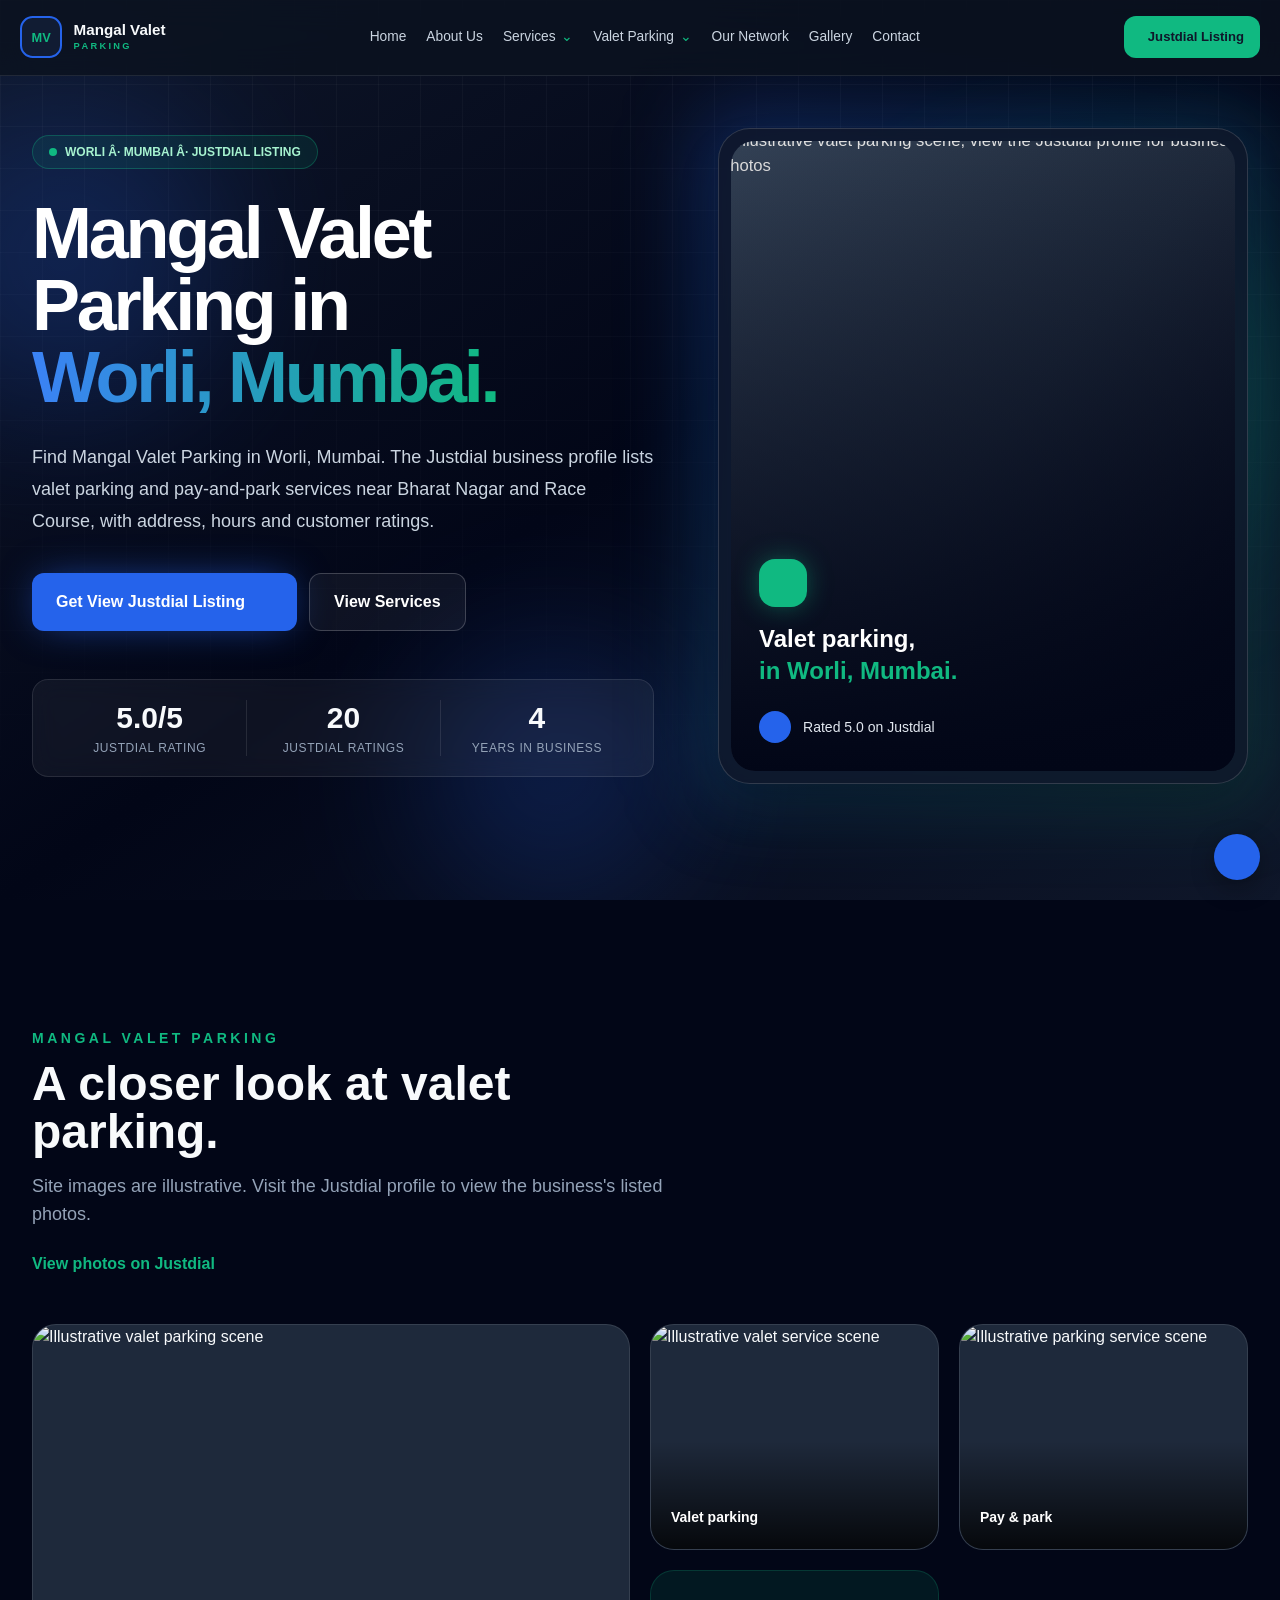
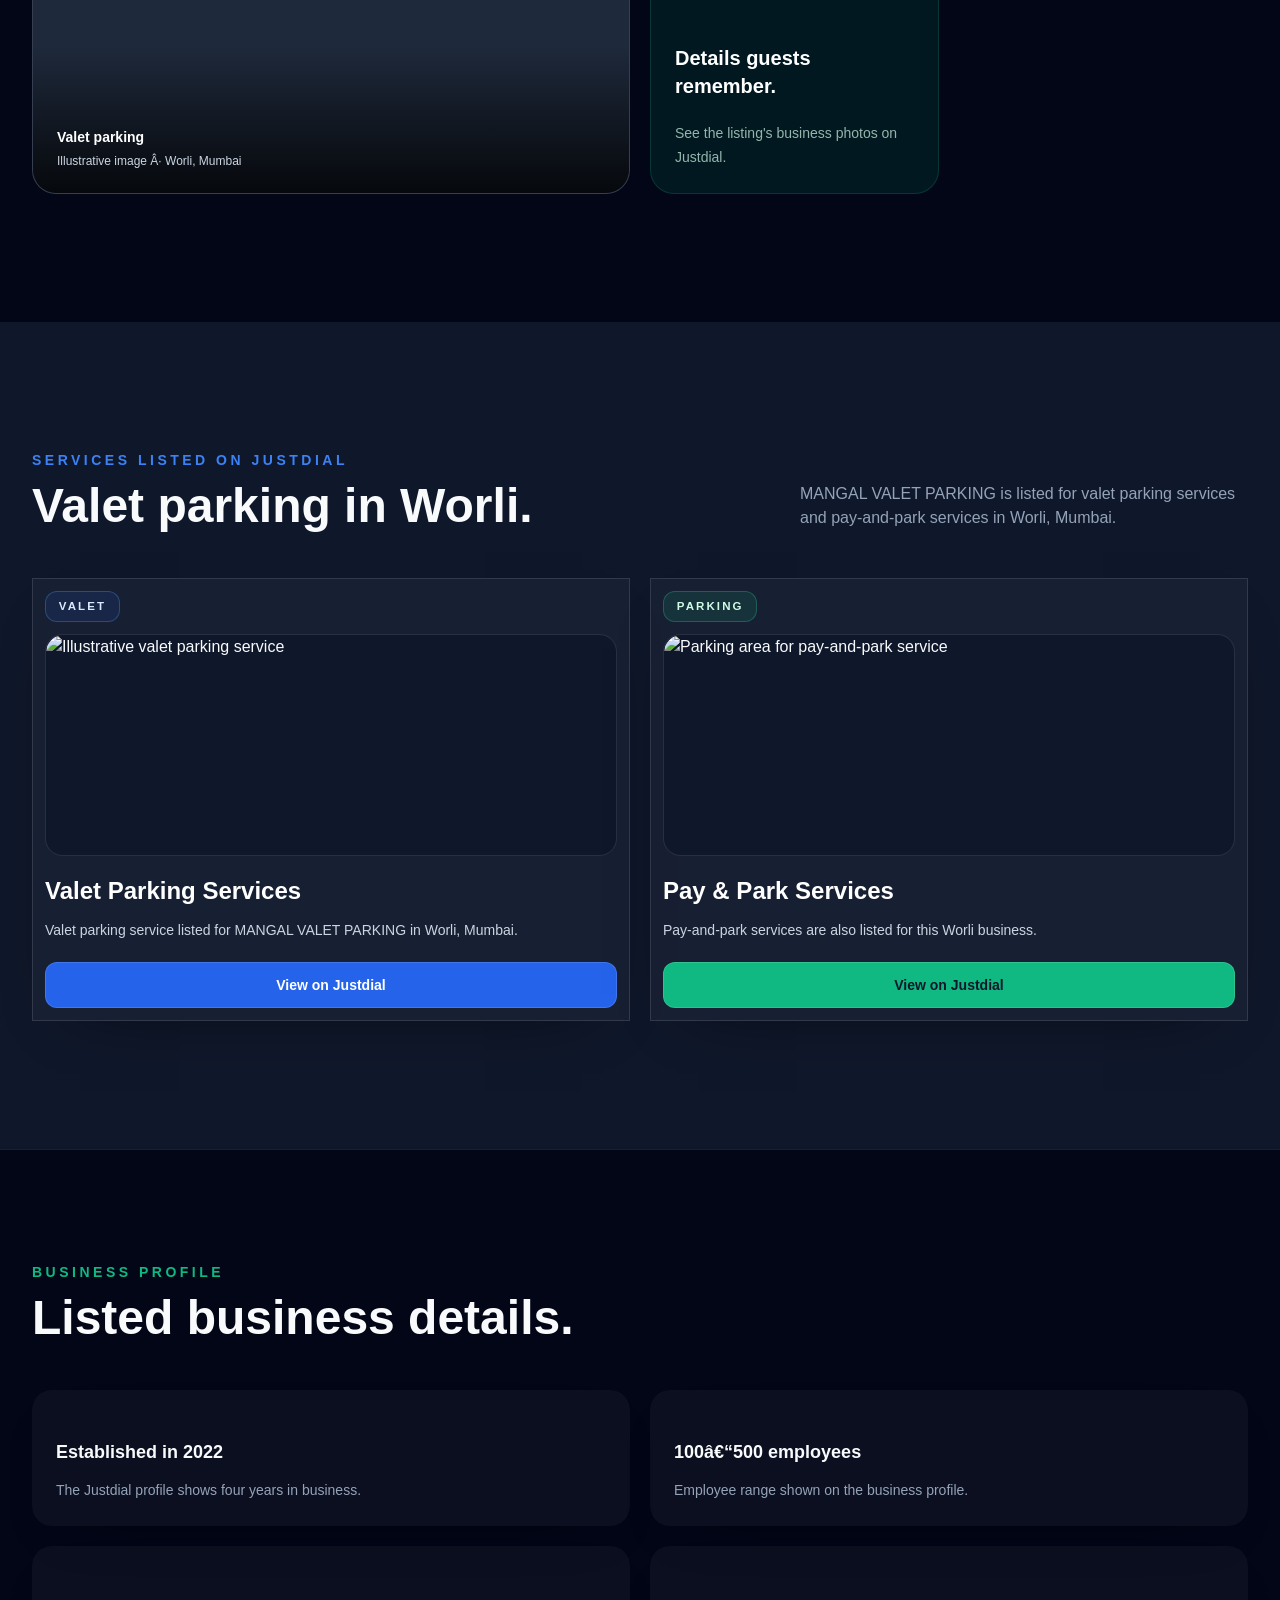
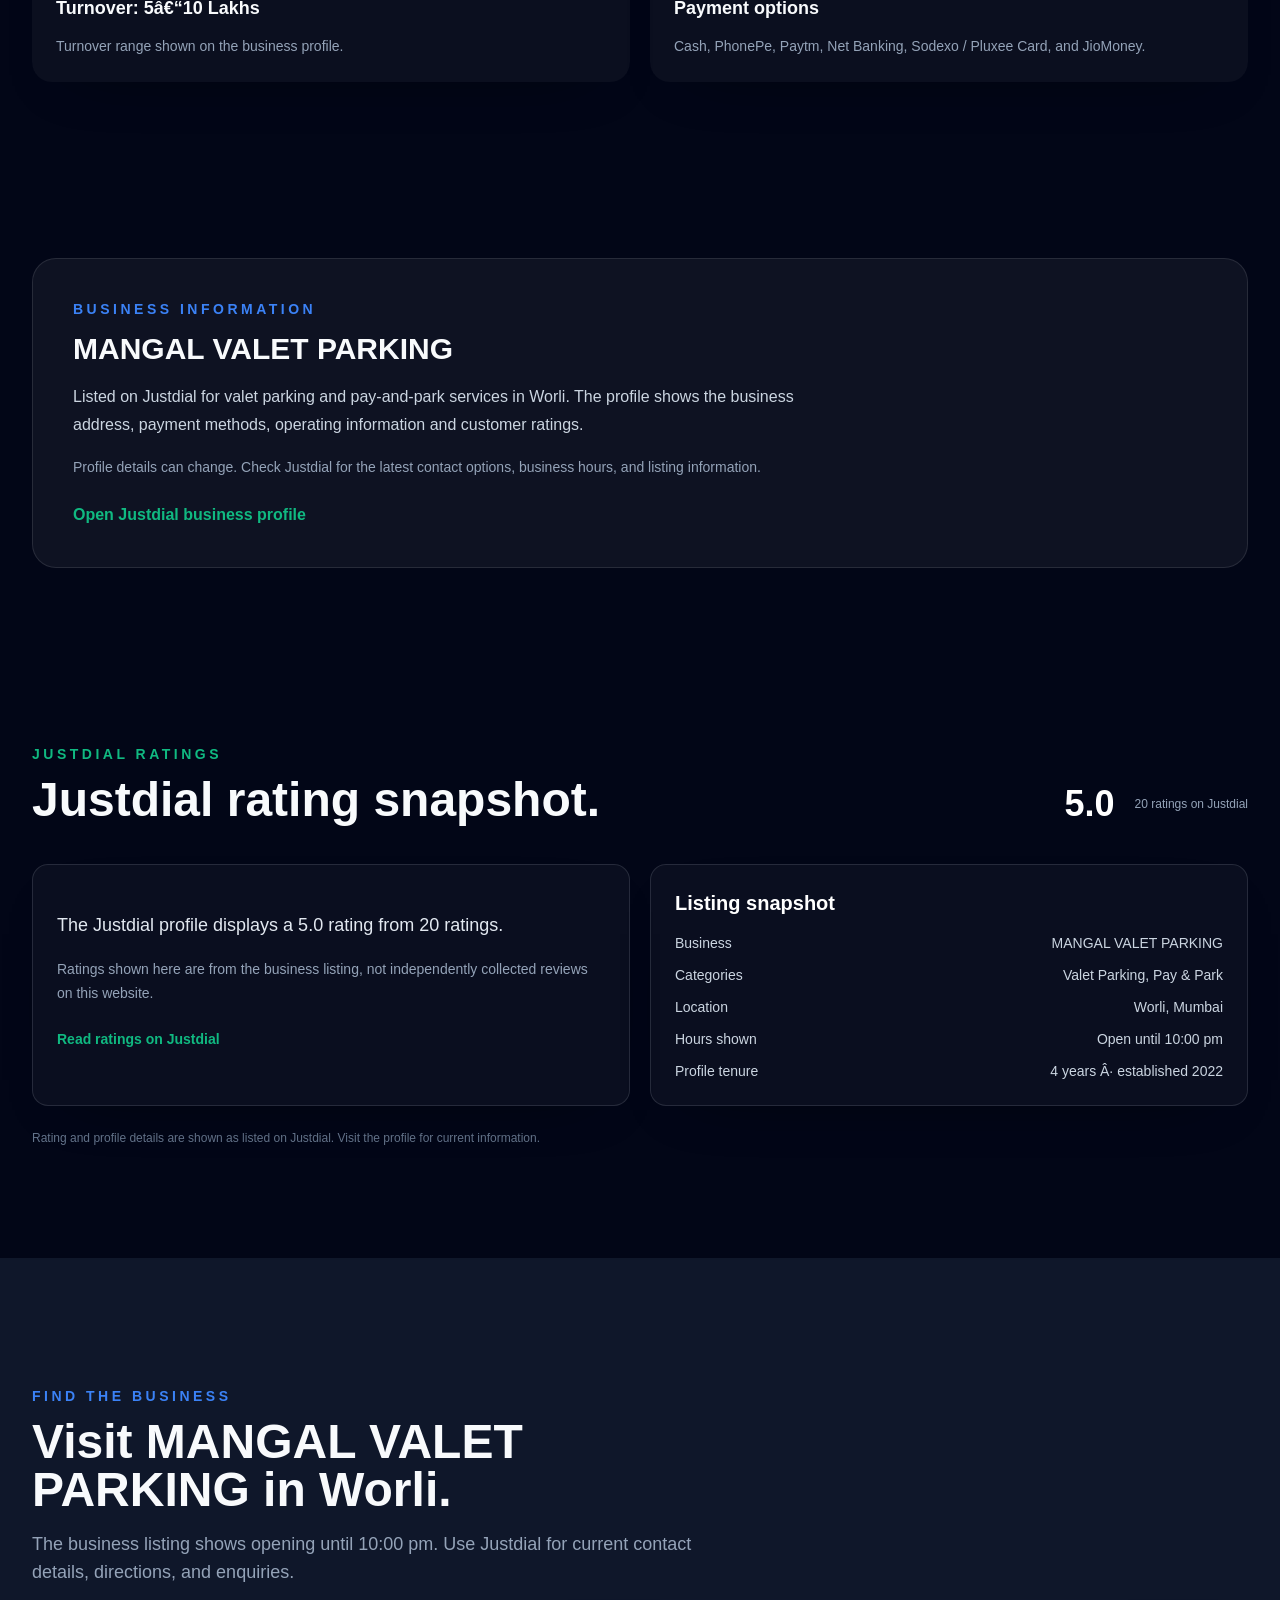
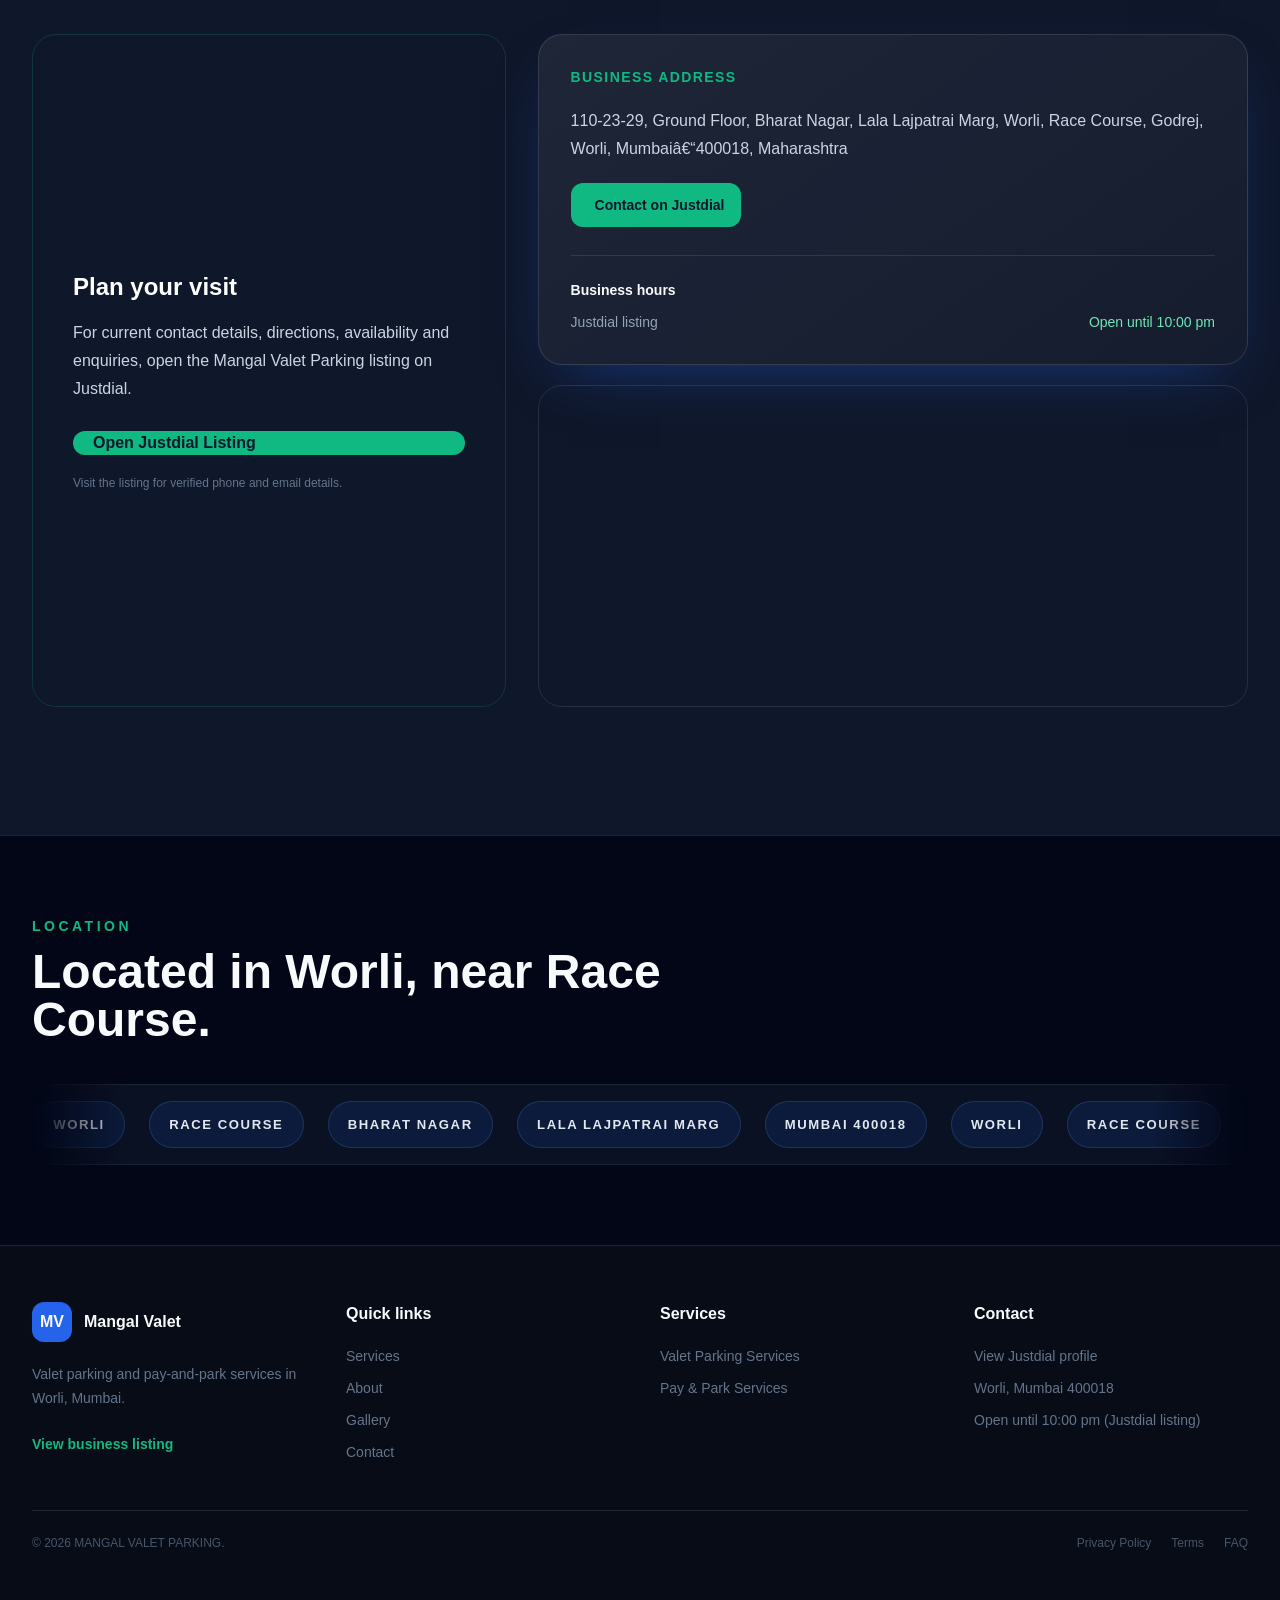
==== index.html @ 98548ba9 "asd sdasd" ====
﻿<!doctype html>
<html lang="en-IN">


<head>
  <meta charset="utf-8">
  <meta name="viewport" content="width=device-width, initial-scale=1">
  <meta name="theme-color" content="#101923">
  <meta name="robots" content="index, follow">
  <link rel="canonical" href="https://smartvaletparkingservices.com/">
  <link rel="icon" type="image/svg+xml" href="images/mangal-valet-parking-logo.svg">
  <link rel="apple-touch-icon" href="images/mangal-valet-parking-logo.svg">
  <title>Mangal Valet Parking | Valet Parking Services in Worli, Mumbai</title>
  <meta name="description" content="Find Mangal Valet Parking in Worli, Mumbai. View listed valet parking and pay-and-park services, address, accepted payments, hours and Justdial ratings.">
  <meta name="keywords" content="Mangal Valet Parking, valet parking in Worli, valet parking Worli Mumbai, pay and park Worli, parking near Race Course Mumbai, Bharat Nagar Worli parking">
  <meta property="og:type" content="website">
  <meta property="og:locale" content="en_IN">
  <meta property="og:title" content="Mangal Valet Parking in Worli, Mumbai">
  <meta property="og:description" content="Explore Mangal Valet Parking's listed valet parking and pay-and-park services, business details and location in Worli, Mumbai.">
  <meta property="og:url" content="https://smartvaletparkingservices.com/">
  <meta property="og:image" content="https://smartvaletparkingservices.com/images/hero-valet-banner.jpg">
  <meta property="og:image:alt" content="Illustrative valet parking scene">
  <meta name="twitter:card" content="summary_large_image">
  <meta name="twitter:title" content="Mangal Valet Parking in Worli, Mumbai">
  <meta name="twitter:description" content="Find listed valet parking and pay-and-park services, location and business details for Mangal Valet Parking in Worli.">
  <meta name="twitter:image" content="https://smartvaletparkingservices.com/images/hero-valet-banner.jpg">
  <link rel="preconnect" href="https://cdnjs.cloudflare.com/">
  <link rel="stylesheet" href="tailwind.css">
  <link rel="stylesheet" href="../cdnjs.cloudflare.com/ajax/libs/font-awesome/6.5.1/css/all.min.css">
  <link rel="stylesheet" href="styles.css">
  <script type="application/ld+json">
    {
      "@context": "https://schema.org",
      "@type": "LocalBusiness",
      "name": "MANGAL VALET PARKING",
      "description": "Mangal Valet Parking is listed on Justdial for valet parking services and pay-and-park services in Worli, Mumbai.",
      "url": "https://smartvaletparkingservices.com/",
      "image": "https://smartvaletparkingservices.com/images/hero-valet-banner.jpg",
      "foundingDate": "2022",
      "sameAs": "https://www.justdial.com/Mumbai/MANGAL-VALET-PARKING-Worli/022PXX22-XX22-260713163524-F9N9_BZDET?via=scode",
      "knowsAbout": ["Valet parking services", "Pay-and-park services"],
      "hasMap": "https://www.google.com/maps/search/?api=1&query=110-23-29%2C%20Ground%20Floor%2C%20Bharat%20Nagar%2C%20Lala%20Lajpatrai%20Marg%2C%20Worli%2C%20Mumbai%20400018",
      "paymentAccepted": "Cash, PhonePe, Paytm, Net Banking, Sodexo / Pluxee Card, JioMoney",
      "address": {
        "@type": "PostalAddress",
        "streetAddress": "110-23-29, Ground Floor, Bharat Nagar, Lala Lajpatrai Marg, Worli, Race Course, Godrej",
        "addressLocality": "Mumbai",
        "addressRegion": "Maharashtra",
        "postalCode": "400018",
        "addressCountry": "IN"
      },
      "areaServed": ["Worli", "Mumbai"]
    }
  </script>
</head>

<body class="home-premium font-sans antialiased selection:bg-brand-cobalt selection:text-white">
  <!-- ============ NAVBAR ============ -->
  <header id="site-header"
    class="fixed top-0 z-50 w-full border-b border-white/10 bg-brand-slate/75 backdrop-blur-lg transition-all duration-300"></header>

  <main id="top">
    <!-- ============ HERO SECTION ============ -->
    <section
      class="relative isolate min-h-screen overflow-hidden bg-gradient-to-br from-brand-slate via-slate-950 to-brand-slate pt-32">
      <div class="hero-grid absolute inset-0 -z-10"></div>
      <div class="orb -left-24 top-24 h-80 w-80 bg-brand-cobalt"></div>
      <div class="orb right-0 top-48 h-96 w-96 bg-brand-emerald"></div>
      <div class="orb bottom-0 left-1/3 h-64 w-64 bg-brand-cobalt"></div>
      <div class="mx-auto grid max-w-7xl items-center gap-16 px-5 pb-20 lg:grid-cols-[1.08fr_.92fr] lg:px-8 lg:pb-28">
        <div class="reveal-on-scroll">
          <div
            class="mb-7 inline-flex items-center gap-2 rounded-full border border-brand-emerald/30 bg-brand-emerald/10 px-4 py-2 text-xs font-semibold text-emerald-200">
            <span class="pulse-dot h-2 w-2 rounded-full bg-brand-emerald"></span>WORLI Â· MUMBAI Â· JUSTDIAL LISTING</div>
          <h1
            class="font-display max-w-3xl text-4xl font-extrabold leading-[1.08] tracking-tight text-white sm:text-6xl lg:text-7xl">
            Mangal Valet Parking in <span
              class="bg-gradient-to-r from-brand-cobaltLight to-brand-emerald bg-clip-text text-transparent">Worli, Mumbai.</span></h1>
          <p class="mt-7 max-w-2xl text-lg leading-8 text-slate-300">Find Mangal Valet Parking in Worli, Mumbai. The Justdial business profile lists valet parking and pay-and-park services near Bharat Nagar and Race Course, with address, hours and customer ratings.</p>
          <div class="mt-9 flex flex-col gap-3 sm:flex-row"><a href="https://www.justdial.com/Mumbai/MANGAL-VALET-PARKING-Worli/022PXX22-XX22-260713163524-F9N9_BZDET?via=scode" target="_blank" rel="noopener"
              class="inline-flex items-center justify-center gap-2 rounded-xl bg-brand-cobalt px-6 py-4 font-semibold text-white shadow-[0_0_40px_-10px_rgba(37,99,235,.75)] transition-all hover:-translate-y-1 hover:bg-brand-cobaltLight focus-visible:outline-none focus-visible:ring-2 focus-visible:ring-brand-cobalt"><span>Get
                View Justdial Listing</span><i data-lucide="arrow-up-right" class="h-5 w-5"></i></a><a href="#services"
              class="inline-flex items-center justify-center gap-2 rounded-xl border border-white/20 bg-white/5 px-6 py-4 font-semibold text-white transition-all hover:-translate-y-1 hover:bg-white/10 focus-visible:outline-none focus-visible:ring-2 focus-visible:ring-brand-cobalt">View
              Services</a></div>
          <div
            class="mt-12 grid max-w-2xl grid-cols-3 divide-x divide-white/10 rounded-2xl border border-white/10 bg-white/5 p-5 backdrop-blur-md">
            <div class="px-2 text-center">
              <div               class="stat-number font-display text-2xl font-bold sm:text-3xl" data-target="5.0" data-suffix="/5">5.0
              </div>
              <div class="mt-1 text-[10px] uppercase tracking-wider text-slate-400 sm:text-xs">Justdial rating</div>
            </div>
            <div class="px-2 text-center">
              <div class="stat-number font-display text-2xl font-bold sm:text-3xl" data-target="20" data-suffix="">20
              </div>
              <div class="mt-1 text-[10px] uppercase tracking-wider text-slate-400 sm:text-xs">Justdial ratings</div>
            </div>
            <div class="px-2 text-center">
              <div class="stat-number font-display text-2xl font-bold sm:text-3xl" data-target="4" data-suffix="">4
              </div>
              <div class="mt-1 text-[10px] uppercase tracking-wider text-slate-400 sm:text-xs">Years in business</div>
            </div>
          </div>
        </div>
        <div class="reveal-on-scroll relative mx-auto w-full max-w-md lg:max-w-none">
          <div class="absolute -inset-5 rounded-[2rem] bg-gradient-to-br from-brand-cobalt/30 to-brand-emerald/20 blur-2xl"></div>
          <div class="relative overflow-hidden rounded-[2rem] border border-white/15 bg-slate-900/80 p-3 shadow-2xl backdrop-blur">
            <div class="relative flex aspect-[4/5] items-end overflow-hidden rounded-[1.5rem] bg-gradient-to-br from-slate-700 via-brand-slateLight to-slate-950">
              <img src="images/hero-valet-banner.jpg"
                   alt="Illustrative valet parking scene; view the Justdial profile for business photos"
                   class="hero-visual-image hero-breathing absolute inset-0 h-full w-full object-cover">
              <div class="absolute inset-0 bg-gradient-to-t from-slate-950 via-slate-950/35 to-transparent"></div>
              <div class="absolute inset-0 bg-[radial-gradient(circle_at_top,_rgba(59,130,246,0.28),_transparent_45%)]"></div>
              <div class="relative z-10 p-7">
                <div class="mb-4 flex h-12 w-12 items-center justify-center rounded-2xl bg-brand-emerald text-brand-slate shadow-[0_0_30px_-8px_rgba(16,185,129,.9)]">
                  <i class="fa-solid fa-key text-xl"></i>
                </div>
                <p class="font-display text-2xl font-bold text-white drop-shadow-[0_2px_10px_rgba(15,23,42,0.8)]">
                  Valet parking,<br>
                  <span class="text-brand-emerald">in Worli, Mumbai.</span>
                </p>
                <div class="mt-6 flex items-center gap-3 text-sm text-slate-200 drop-shadow-[0_2px_8px_rgba(15,23,42,0.75)]">
                  <span class="flex h-8 w-8 items-center justify-center rounded-full bg-brand-cobalt"><i class="fa-solid fa-shield-halved text-xs"></i></span>
                  Rated 5.0 on Justdial
                </div>
              </div>
            </div>
          </div>
        </div>
      </div>
    </section>

    <!-- ============ GALLERY SECTION ============ -->
    <section id="gallery" class="bg-slate-950 px-5 py-24 lg:px-8 lg:py-32">
      <div class="mx-auto max-w-7xl">
        <div class="reveal-on-scroll mb-12 max-w-2xl">
          <p class="mb-3 text-sm font-bold uppercase tracking-[.25em] text-brand-emerald">MANGAL VALET PARKING</p>
          <h2 class="font-display text-3xl font-bold sm:text-5xl">A closer look at valet parking.</h2>
          <p class="mt-4 text-lg text-slate-400">Site images are illustrative. Visit the Justdial profile to view the business's listed photos.</p><a class='mt-6 inline-flex items-center gap-2 font-semibold text-brand-emerald transition hover:text-emerald-300' href='https://www.justdial.com/Mumbai/MANGAL-VALET-PARKING-Race-Course-Worli/022PXX22-XX22-260713163524-F9N9_BZDET/photos?ncatid=&amp;mncatname=' target='_blank' rel='noopener'>View
            photos on Justdial <i data-lucide="arrow-up-right" class="h-4 w-4"></i></a>
        </div>
        <div class="grid gap-5 sm:grid-cols-2 lg:grid-cols-4">
          <figure
            class="gallery-tile reveal-on-scroll group relative overflow-hidden rounded-3xl border border-white/10 bg-brand-slateLight sm:col-span-2 sm:row-span-2">
            <img src="images/hotel-valet.jpg" alt="Illustrative valet parking scene"
              class="h-full min-h-[360px] w-full object-cover transition duration-700 group-hover:scale-105">
            <figcaption class="absolute inset-x-0 bottom-0 bg-gradient-to-t from-black/80 to-transparent p-6 pt-20">
              <span class="text-sm font-semibold text-white">Valet parking</span>
              <p class="mt-1 text-xs text-slate-300">Illustrative image Â· Worli, Mumbai</p>
            </figcaption>
          </figure>
          <figure
            class="gallery-tile reveal-on-scroll group relative overflow-hidden rounded-3xl border border-white/10 bg-brand-slateLight">
            <img src="images/Professional-valet.jpg"
              alt="Illustrative valet service scene"
              class="h-56 w-full object-cover transition duration-700 group-hover:scale-105">
            <figcaption class="absolute inset-x-0 bottom-0 bg-gradient-to-t from-black/80 to-transparent p-5 pt-16">
              <span class="text-sm font-semibold text-white">Valet parking</span></figcaption>
          </figure>
          <figure
            class="gallery-tile reveal-on-scroll group relative overflow-hidden rounded-3xl border border-white/10 bg-brand-slateLight">
            <img src="images/luxury-valet.jpg"
              alt="Illustrative parking service scene"
              class="h-56 w-full object-cover transition duration-700 group-hover:scale-105">
            <figcaption class="absolute inset-x-0 bottom-0 bg-gradient-to-t from-black/80 to-transparent p-5 pt-16">
              <span class="text-sm font-semibold text-white">Pay &amp; park</span></figcaption>
          </figure>
          <div
            class="reveal-on-scroll flex min-h-56 flex-col justify-between rounded-3xl border border-brand-emerald/20 bg-brand-emerald/10 p-6">
            <i data-lucide="sparkles" class="h-7 w-7 text-brand-emerald"></i>
            <p class="font-display text-xl font-bold text-white">Details guests remember.</p>
            <p class="text-sm leading-6 text-emerald-100/70">See the listing's business photos on Justdial.</p>
          </div>
        </div>
      </div>
    </section>

    <!-- ============ SERVICES SECTION ============ -->
    <section id="services" class="bg-brand-slate px-5 py-24 lg:px-8 lg:py-32">
      <div class="mx-auto max-w-7xl">
        <div class="reveal-on-scroll mb-12 flex flex-col justify-between gap-5 md:flex-row md:items-end">
          <div>
            <p class="mb-3 text-sm font-bold uppercase tracking-[.25em] text-brand-cobaltLight">Services listed on Justdial</p>
              <h2 class="font-display text-3xl font-bold sm:text-5xl">Valet parking in Worli.</h2>
            </div>
            <p class="max-w-md text-slate-400">MANGAL VALET PARKING is listed for valet parking services and pay-and-park services in Worli, Mumbai.</p>
        </div>
        <div class="grid gap-5 md:grid-cols-2">
          <article class="service-card reveal-on-scroll group flex h-full flex-col overflow-hidden rounded-[1.6rem] border border-white/10 bg-white/[0.03] shadow-[0_18px_45px_-28px_rgba(15,23,42,0.9)] transition-all duration-300 hover:-translate-y-2 hover:border-brand-cobalt/60 hover:bg-white/[.05] hover:shadow-[0_18px_45px_-18px_rgba(37,99,235,.55)]">
            <div class="service-card-inner flex h-full flex-col p-3">
              <div class="service-card-label-wrap mb-3">
                <span class="service-card-label service-card-label--blue">VALET</span>
              </div>
              <div class="service-card-media overflow-hidden rounded-2xl border border-white/10 bg-slate-900/70">
                <img src="images/wedding-valet.jpg" alt="Illustrative valet parking service" class="service-card-image" loading="lazy">
              </div>
              <div class="mt-5 flex flex-1 flex-col">
                <h3 class="font-display text-2xl font-bold leading-tight text-white">Valet Parking Services</h3>
                <p class="mt-3 text-sm leading-6 text-slate-300">Valet parking service listed for MANGAL VALET PARKING in Worli, Mumbai.</p>
                <a class='service-book-btn mt-auto inline-flex w-full items-center justify-center rounded-xl bg-brand-cobalt px-4 py-3 text-sm font-semibold text-white shadow-[0_18px_35px_-18px_rgba(37,99,235,.9)]' href='https://www.justdial.com/Mumbai/MANGAL-VALET-PARKING-Worli/022PXX22-XX22-260713163524-F9N9_BZDET?via=scode' target='_blank' rel='noopener'>View on Justdial</a>
              </div>
            </div>
          </article>

          <article class="service-card reveal-on-scroll group flex h-full flex-col overflow-hidden rounded-[1.6rem] border border-white/10 bg-white/[0.03] shadow-[0_18px_45px_-28px_rgba(15,23,42,0.9)] transition-all duration-300 hover:-translate-y-2 hover:border-brand-emerald/60 hover:bg-white/[.05] hover:shadow-[0_18px_45px_-18px_rgba(16,185,129,.55)]">
            <div class="service-card-inner flex h-full flex-col p-3">
              <div class="service-card-label-wrap mb-3">
                <span class="service-card-label service-card-label--green">PARKING</span>
              </div>
              <div class="service-card-media overflow-hidden rounded-2xl border border-white/10 bg-slate-900/70">
                <img src="images/valet.jpg" alt="Parking area for pay-and-park service" class="service-card-image" loading="lazy">
              </div>
              <div class="mt-5 flex flex-1 flex-col">
                <h3 class="font-display text-2xl font-bold leading-tight text-white">Pay &amp; Park Services</h3>
                <p class="mt-3 text-sm leading-6 text-slate-300">Pay-and-park services are also listed for this Worli business.</p>
                <a class='service-book-btn mt-auto inline-flex w-full items-center justify-center rounded-xl bg-brand-emerald px-4 py-3 text-sm font-semibold text-brand-slate shadow-[0_18px_35px_-18px_rgba(16,185,129,.9)]' href='https://www.justdial.com/Mumbai/MANGAL-VALET-PARKING-Worli/022PXX22-XX22-260713163524-F9N9_BZDET?via=scode' target='_blank' rel='noopener'>View on Justdial</a>
              </div>
            </div>
          </article>
        </div>
      </div>
    </section>

    <!-- ============ TRUST SECTION ============ -->
    <section id="about" class="border-t border-white/10 bg-slate-950 px-5 py-24 lg:px-8 lg:py-28">
      <div class="mx-auto max-w-7xl">
        <div class="reveal-on-scroll mb-12">
          <p class="mb-3 text-sm font-bold uppercase tracking-[.25em] text-brand-emerald">Business profile</p>
          <h2 class="font-display text-3xl font-bold sm:text-5xl">Listed business details.</h2>
        </div>
        <div class="grid gap-5 md:grid-cols-2 xl:grid-cols-4">
          <div class="reveal-on-scroll border-l-2 border-brand-emerald bg-white/[.03] p-6"><i data-lucide="calendar-days"
            class="h-7 w-7 text-brand-emerald"></i>
          <h3 class="mt-6 font-display text-lg font-bold">Established in 2022</h3>
          <p class="mt-3 text-sm leading-6 text-slate-400">The Justdial profile shows four years in business.</p>
          </div>
          <div class="reveal-on-scroll border-l-2 border-brand-emerald bg-white/[.03] p-6"><i data-lucide="car-front"
            class="h-7 w-7 text-brand-emerald"></i>
          <h3 class="mt-6 font-display text-lg font-bold">100â€“500 employees</h3>
          <p class="mt-3 text-sm leading-6 text-slate-400">Employee range shown on the business profile.</p>
          </div>
          <div class="reveal-on-scroll border-l-2 border-brand-emerald bg-white/[.03] p-6"><i data-lucide="clock-3"
            class="h-7 w-7 text-brand-emerald"></i>
          <h3 class="mt-6 font-display text-lg font-bold">Turnover: 5â€“10 Lakhs</h3>
          <p class="mt-3 text-sm leading-6 text-slate-400">Turnover range shown on the business profile.</p>
          </div>
          <div class="reveal-on-scroll border-l-2 border-brand-emerald bg-white/[.03] p-6"><i data-lucide="wallet-cards"
            class="h-7 w-7 text-brand-emerald"></i>
          <h3 class="mt-6 font-display text-lg font-bold">Payment options</h3>
          <p class="mt-3 text-sm leading-6 text-slate-400">Cash, PhonePe, Paytm, Net Banking, Sodexo / Pluxee Card, and JioMoney.</p>
          </div>
        </div>
      </div>
    </section>

    <!-- ============ BUSINESS DETAILS SECTION ============ -->
    <section id="business-details" class="bg-slate-950 px-5 py-16 lg:px-8">
      <div class="mx-auto max-w-7xl">
        <div
          class="reveal-on-scroll rounded-3xl border border-white/10 bg-white/5 p-6 sm:p-8 lg:p-10">
          <div class="max-w-3xl">
          <p class="text-sm font-bold uppercase tracking-[.25em] text-brand-cobaltLight">Business information</p>
          <h2 class="mt-3 font-display text-2xl font-bold sm:text-3xl">MANGAL VALET PARKING</h2>
          <p class="mt-4 leading-7 text-slate-300">Listed on Justdial for valet parking and pay-and-park services in Worli. The profile shows the business address, payment methods, operating information and customer ratings.</p>
          <p class="mt-4 text-sm leading-6 text-slate-400">Profile details can change. Check Justdial for the latest contact options, business hours, and listing information.</p>
          <a class="mt-6 inline-flex items-center gap-2 font-semibold text-brand-emerald transition hover:text-emerald-300" href="https://www.justdial.com/Mumbai/MANGAL-VALET-PARKING-Worli/022PXX22-XX22-260713163524-F9N9_BZDET?via=scode" target="_blank" rel="noopener">Open Justdial business profile <i data-lucide="arrow-up-right" class="h-4 w-4"></i></a>
          </div>
        </div>
      </div>
    </section>

    <!-- ============ JUSTDIAL REVIEWS SECTION ============ -->
    <section id="reviews" class="bg-slate-950 px-5 py-24 lg:px-8 lg:py-28">
      <div class="mx-auto max-w-7xl">
        <div class="reveal-on-scroll mb-10 flex flex-col justify-between gap-5 md:flex-row md:items-end">
          <div>
            <p class="mb-3 text-sm font-bold uppercase tracking-[.25em] text-brand-emerald">Justdial ratings</p>
            <h2 class="font-display text-3xl font-bold sm:text-5xl">Justdial rating snapshot.</h2>
          </div>
          <div class="flex items-center gap-3"><span class="font-display text-4xl font-bold text-white">5.0</span><span
              class="text-amber-300"><i class="fa-solid fa-star"></i><i class="fa-solid fa-star"></i><i
                class="fa-solid fa-star"></i><i class="fa-solid fa-star"></i><i class="fa-solid fa-star"></i><small
                class="ml-2 block text-xs text-slate-400">20 ratings on Justdial</small></span></div>
        </div>

        <div class="grid gap-5 md:grid-cols-2">
          <div class="reveal-on-scroll rounded-2xl border border-white/10 bg-[#0b1527] p-6 shadow-[0_18px_40px_-28px_rgba(148,163,184,0.8)]">
            <div class="mb-5 text-amber-300 text-xl"><i class="fa-solid fa-star"></i><i class="fa-solid fa-star"></i><i class="fa-solid fa-star"></i><i class="fa-solid fa-star"></i><i class="fa-solid fa-star"></i></div>
            <p class="text-lg leading-8 text-slate-200">The Justdial profile displays a 5.0 rating from 20 ratings.</p>
            <p class="mt-4 text-sm leading-6 text-slate-400">Ratings shown here are from the business listing, not independently collected reviews on this website.</p>
            <a class="mt-6 inline-flex items-center gap-2 text-sm font-semibold text-brand-emerald hover:text-emerald-300" href="https://www.justdial.com/Mumbai/MANGAL-VALET-PARKING-Race-Course-Worli/022PXX22-XX22-260713163524-F9N9_BZDET/reviews" target="_blank" rel="noopener">Read ratings on Justdial <i data-lucide="arrow-up-right" class="h-4 w-4"></i></a>
          </div>
          <div class="reveal-on-scroll rounded-2xl border border-white/10 bg-[#0b1527] p-6">
            <h3 class="font-display text-xl font-bold text-white">Listing snapshot</h3>
            <ul class="mt-4 space-y-3 text-sm text-slate-300">
              <li class="flex justify-between gap-4"><span>Business</span><span class="text-right">MANGAL VALET PARKING</span></li>
              <li class="flex justify-between gap-4"><span>Categories</span><span class="text-right">Valet Parking, Pay &amp; Park</span></li>
              <li class="flex justify-between gap-4"><span>Location</span><span class="text-right">Worli, Mumbai</span></li>
              <li class="flex justify-between gap-4"><span>Hours shown</span><span class="text-right">Open until 10:00 pm</span></li>
              <li class="flex justify-between gap-4"><span>Profile tenure</span><span class="text-right">4 years Â· established 2022</span></li>
            </ul>
          </div>
        </div>

        <p class="mt-6 text-xs text-slate-500">Rating and profile details are shown as listed on Justdial. Visit the profile for current information.</p>
      </div>
    </section>

    <!-- ============ CONTACT SECTION ============ -->
    <section id="contact" class="bg-brand-slate px-5 py-24 lg:px-8 lg:py-32">
      <div class="mx-auto max-w-7xl">
        <div class="reveal-on-scroll mb-12 max-w-2xl">
          <p class="mb-3 text-sm font-bold uppercase tracking-[.25em] text-brand-cobaltLight">Find the business
          </p>
          <h2 class="font-display text-3xl font-bold sm:text-5xl">Visit MANGAL VALET PARKING in Worli.</h2>
          <p class="mt-4 text-lg text-slate-400">The business listing shows opening until 10:00 pm. Use Justdial for current contact details, directions, and enquiries.</p>
        </div>
        <div class="grid gap-8 lg:grid-cols-[1.05fr_.95fr]">
          <div class="reveal-on-scroll flex flex-col justify-center rounded-3xl border border-brand-emerald/20 bg-gradient-to-br from-brand-emerald/10 via-white/[.03] to-brand-cobalt/10 p-6 sm:p-10">
            <span class="mb-5 flex h-14 w-14 items-center justify-center rounded-2xl bg-brand-emerald/15 text-brand-emerald"><i class="fa-solid fa-location-dot text-xl"></i></span>
            <h3 class="font-display text-2xl font-bold text-white">Plan your visit</h3>
            <p class="mt-4 max-w-lg leading-7 text-slate-300">For current contact details, directions, availability and enquiries, open the Mangal Valet Parking listing on Justdial.</p>
            <a class="mt-7 inline-flex w-fit items-center gap-2 rounded-xl bg-brand-emerald px-5 py-3.5 font-semibold text-brand-slate transition hover:bg-emerald-300 focus-visible:outline-none focus-visible:ring-2 focus-visible:ring-brand-emerald" href="https://www.justdial.com/Mumbai/MANGAL-VALET-PARKING-Worli/022PXX22-XX22-260713163524-F9N9_BZDET?via=scode" target="_blank" rel="noopener">Open Justdial Listing <i class="fa-solid fa-arrow-up-right-from-square"></i></a>
            <p class="mt-5 text-xs leading-5 text-slate-500">Visit the listing for verified phone and email details.</p>
          </div>
          <div class="reveal-on-scroll space-y-5">
            <div class="rounded-3xl border border-white/10 bg-white/5 p-6 sm:p-8">
              <p class="text-sm font-semibold uppercase tracking-widest text-brand-emerald">Business address</p>
              <p class="mt-5 leading-7 text-slate-300">110-23-29, Ground Floor, Bharat Nagar, Lala Lajpatrai Marg, Worli, Race Course, Godrej, Worli, Mumbaiâ€“400018, Maharashtra</p>
              <a class="mt-5 inline-flex items-center gap-2 rounded-xl bg-brand-emerald px-4 py-3 text-sm font-semibold text-brand-slate transition hover:bg-emerald-300" href="https://www.justdial.com/Mumbai/MANGAL-VALET-PARKING-Worli/022PXX22-XX22-260713163524-F9N9_BZDET?via=scode" target="_blank" rel="noopener"><i class="fa-solid fa-address-card"></i>Contact on Justdial</a>
              <div class="mt-7 border-t border-white/10 pt-6">
                <p class="mb-3 text-sm font-semibold">Business hours</p>
                <div class="flex justify-between text-sm text-slate-400"><span>Justdial listing</span><span
                    class="text-emerald-300">Open until 10:00 pm</span></div>
              </div>
            </div>
            <div
              class="flex min-h-44 flex-col items-center justify-center rounded-3xl border border-white/10 bg-gradient-to-br from-brand-slateLight to-slate-950 p-8 text-center">
              <i data-lucide="map-pin" class="h-8 w-8 text-brand-emerald"></i>
              <p class="mt-3 font-semibold">Worli, Mumbai</p>
              <p class="mt-1 text-sm text-slate-400">Bharat Nagar, Lala Lajpatrai Marg, Mumbai 400018</p>
              <a class="mt-4 text-sm font-semibold text-brand-emerald hover:text-emerald-300" href="https://www.google.com/maps/search/?api=1&amp;query=110-23-29%2C+Ground+Floor%2C+Bharat+Nagar%2C+Lala+Lajpatrai+Marg%2C+Worli%2C+Mumbai+400018" target="_blank" rel="noopener">Get directions</a>
            </div>
          </div>
        </div>
      </div>
    </section>

    <section id="network" class="border-t border-white/10 bg-slate-950 px-5 py-20 lg:px-8">
      <div class="mx-auto max-w-7xl">
        <div class="reveal-on-scroll mb-10 max-w-2xl">
          <p class="mb-3 text-sm font-bold uppercase tracking-[.25em] text-brand-emerald">Location</p>
          <h2 class="font-display text-3xl font-bold sm:text-5xl">Located in Worli, near Race Course.</h2>
        </div>
        <div class="network-marquee" aria-label="Mangal Valet Parking location in Worli">
          <div class="network-track">
            <span>Worli</span><span>Race Course</span><span>Bharat Nagar</span><span>Lala Lajpatrai Marg</span><span>Mumbai 400018</span>
            <span>Worli</span><span>Race Course</span><span>Bharat Nagar</span><span>Lala Lajpatrai Marg</span><span>Mumbai 400018</span>
          </div>
        </div>
      </div>
    </section>
  </main>

  <!-- ============ FOOTER ============ -->
  <footer class="border-t border-white/10 bg-black/30 px-5 py-14 lg:px-8">
    <div class="mx-auto grid max-w-7xl gap-10 sm:grid-cols-2 lg:grid-cols-4">
      <div><a href="#top" class="flex items-center gap-3"><span
            class="flex h-10 w-10 items-center justify-center rounded-xl bg-brand-cobalt font-display font-bold">MV</span><span
            class="font-display font-bold">Mangal Valet</span></a>
        <p class="mt-5 max-w-xs text-sm leading-6 text-slate-500">Valet parking and pay-and-park services in Worli, Mumbai.
        </p>
        <a class="mt-6 inline-flex items-center gap-2 text-sm font-semibold text-brand-emerald transition hover:text-emerald-300" href="https://www.justdial.com/Mumbai/MANGAL-VALET-PARKING-Worli/022PXX22-XX22-260713163524-F9N9_BZDET?via=scode" target="_blank" rel="noopener">View business listing <i class="fa-solid fa-arrow-up-right-from-square text-xs"></i></a>
      </div>
      <div>
        <h3 class="font-semibold">Quick links</h3>
        <div class="mt-5 space-y-3 text-sm text-slate-500"><a class="block transition hover:text-white"
            href="#services">Services</a><a class="block transition hover:text-white" href="#about">About</a><a class='block transition hover:text-white' href='#gallery'>Gallery</a><a
            class="block transition hover:text-white" href="#contact">Contact</a></div>
      </div>
      <div>
        <h3 class="font-semibold">Services</h3>
        <div class="mt-5 space-y-3 text-sm text-slate-500"><a class="block transition hover:text-white" href="#services">Valet Parking Services</a><a class="block transition hover:text-white" href="#services">Pay &amp; Park Services</a>
          </div>
      </div>
      <div>
        <h3 class="font-semibold">Contact</h3>
        <div class="mt-5 space-y-3 text-sm text-slate-500"><a class="block transition hover:text-white"
            href="https://www.justdial.com/Mumbai/MANGAL-VALET-PARKING-Worli/022PXX22-XX22-260713163524-F9N9_BZDET?via=scode" target="_blank" rel="noopener">View Justdial profile</a>
          <p>Worli, Mumbai 400018</p>
          <p>Open until 10:00 pm (Justdial listing)</p>
        </div>
      </div>
    </div>
    <div
      class="mx-auto mt-12 flex max-w-7xl flex-col justify-between gap-4 border-t border-white/10 pt-6 text-xs text-slate-600 sm:flex-row">
      <p>&copy; <span id="current-year"></span> MANGAL VALET PARKING. </p>
        <div class="flex gap-5"><a class='hover:text-slate-300' href='privacy-policy.html'>Privacy Policy</a><a class='hover:text-slate-300' href='terms-and-conditions.html'>Terms</a><a class='hover:text-slate-300' href='faq.html'>FAQ</a></div>
    </div>
  </footer>

  <script src="script.js"></script>
</body>

</html>
---- styles.css ----
html {
    scroll-behavior: smooth;
}

body {
    background: #0f172a;
    color: #f8fafc;
}

body {
    animation: page-enter .65s ease both;
}

@keyframes page-enter {
    from {
        opacity: 0;
    }

    to {
        opacity: 1;
    }
}

.font-display {
    font-family: Poppins, sans-serif;
}

.nav-scrolled {
    background: rgba(15, 23, 42, .97) !important;
    box-shadow: 0 12px 35px rgba(0, 0, 0, .28);
}

.mobile-panel {
    max-height: 0;
    opacity: 0;
    overflow: hidden;
    transform: translateY(-8px);
    transition: max-height .35s ease, opacity .25s ease, transform .35s ease;
    position: relative;
    z-index: 5;
    border-top: 1px solid rgba(255, 255, 255, .1);
    background: #0f172a;
}

.mobile-panel.open {
    max-height: calc(100dvh - 4.5rem);
    opacity: 1;
    transform: translateY(0);
    overflow-y: auto;
}

.reveal-on-scroll {
    opacity: 0;
    transform: translateY(22px);
    transition: opacity .7s ease, transform .7s ease;
}

.reveal-on-scroll.is-visible {
    opacity: 1;
    transform: translateY(0);
}

.hero-grid {
    background-image: linear-gradient(rgba(255, 255, 255, .035) 1px, transparent 1px), linear-gradient(90deg, rgba(255, 255, 255, .035) 1px, transparent 1px);
    background-size: 42px 42px;
    mask-image: linear-gradient(to bottom, black, transparent);
}

.orb {
    position: absolute;
    border-radius: 9999px;
    filter: blur(75px);
    opacity: .22;
    pointer-events: none;
}

.hero-visual-image {
    opacity: 1;
    filter: saturate(1.2) contrast(1.08) brightness(1.12);
    transform: scale(1.04);
    box-shadow: inset 0 0 0 1px rgba(255, 255, 255, .12);
}

.hero-breathing {
    animation: hero-breathe 12s ease-in-out infinite alternate;
}

@keyframes hero-breathe {
    0% {
        transform: scale(1.03);
    }
    50% {
        transform: scale(1.08);
    }
    100% {
        transform: scale(1.03);
    }
}

.pulse-dot {
    animation: pulse-dot 1.8s infinite;
}

@keyframes pulse-dot {

    0%,
    100% {
        box-shadow: 0 0 0 0 rgba(16, 185, 129, .55);
    }

    50% {
        box-shadow: 0 0 0 7px rgba(16, 185, 129, 0);
    }
}

.underline-link {
    position: relative;
}

.underline-link::after {
    content: '';
    position: absolute;
    left: 0;
    right: 100%;
    bottom: -7px;
    height: 2px;
    background: #10b981;
    transition: right .3s ease;
}

.underline-link:hover::after {
    right: 0;
}

.input-error {
    border-color: #f87171 !important;
    box-shadow: 0 0 0 2px rgba(248, 113, 113, .18);
}

.stat-number {
    font-variant-numeric: tabular-nums;
}

#contact>div>.grid>form {
    order: 2;
}

#contact>div>.grid>.space-y-5 {
    order: 1;
}

#contact>div>.grid>.space-y-5>div:first-child {
    box-shadow: 0 24px 60px -30px rgba(37, 99, 235, .55);
}

@media (min-width: 1024px) {
    #contact>div>.grid {
        grid-template-columns: .8fr 1.2fr;
    }
}

article,
.gallery-tile {
    transition: transform .35s ease, border-color .35s ease, box-shadow .35s ease;
}

article:hover,
.gallery-tile:hover {
    transform: translateY(-5px);
}

.gallery-slot {
    min-height: 240px;
    background: #1e293b;
}

.gallery-slot img {
    display: block;
    width: 100%;
    height: 100%;
    min-height: 240px;
    object-fit: cover;
    object-position: center;
}

#reviews blockquote {
    transition: transform .35s ease, border-color .35s ease, background-color .35s ease;
}

#reviews blockquote:hover {
    transform: translateY(-6px);
    border-color: rgba(16, 185, 129, .45);
    background-color: rgba(255, 255, 255, .08);
}

#reviews blockquote:nth-child(2) {
    transition-delay: .08s;
}

#reviews blockquote:nth-child(3) {
    transition-delay: .16s;
}

#reviews blockquote:nth-child(4) {
    transition-delay: .24s;
}

#reviews blockquote:nth-child(5) {
    transition-delay: .32s;
}

#services article,
main article#weddings,
main article#corporate,
main article#hospitality,
main article#private {
    background-image: none;
}

#about .grid>div {
    min-height: 0;
}

form input,
form textarea,
form select {
    color: #f8fafc !important;
    caret-color: #34d399;
}

form input,
form textarea,
form select {
    background-color: #1e293b !important;
    border-color: rgba(255, 255, 255, .16) !important;
}

form input:focus,
form textarea:focus,
form select:focus {
    background-color: #24344e !important;
    border-color: #3b82f6 !important;
}

form input::placeholder,
form textarea::placeholder {
    color: #94a3b8;
    opacity: 1;
}

form select option {
    background: #1e293b;
    color: #f8fafc;
}

form input[type="date"]::-webkit-calendar-picker-indicator {
    filter: invert(1);
    cursor: pointer;
}

.service-card {
    display: flex;
}

.service-card-inner {
    width: 100%;
}

.service-card-label-wrap {
    display: flex;
    align-items: center;
    justify-content: flex-start;
}

.service-card-label {
    display: inline-flex;
    align-items: center;
    justify-content: center;
    padding: .55rem .8rem;
    border-radius: .75rem;
    font-size: .72rem;
    font-weight: 800;
    letter-spacing: .18em;
    text-transform: uppercase;
    line-height: 1;
    border: 1px solid rgba(255,255,255,0.12);
}

.service-card-label--blue {
    background: rgba(37, 99, 235, .12);
    color: #dbeafe;
    border-color: rgba(96, 165, 250, .28);
}

.service-card-label--green {
    background: rgba(16, 185, 129, .12);
    color: #d1fae5;
    border-color: rgba(52, 211, 153, .28);
}

.service-card-media {
    overflow: hidden;
    border-radius: 1.1rem;
    background: #0f172a;
}

.service-card-image {
    display: block;
    width: 100%;
    height: 220px;
    min-height: 220px;
    object-fit: cover;
    border-radius: 1.1rem;
    transition: transform .5s ease, box-shadow .5s ease, filter .5s ease;
    animation: float-soft 8s ease-in-out infinite;
}

.service-card:hover .service-card-image,
.service-card:focus-within .service-card-image,
.gallery-tile:hover img,
.gallery-tile:focus-within img {
    transform: scale(1.06);
    filter: saturate(1.08) contrast(1.06);
}

.service-book-btn {
    margin-top: 1.25rem;
    border: 1px solid rgba(255, 255, 255, 0.12);
    box-shadow: 0 0 0 rgba(37, 99, 235, 0);
    transition: transform .25s ease, box-shadow .25s ease, filter .25s ease;
    animation: cta-pulse 2.4s ease-in-out infinite;
}

.service-book-btn:hover,
.service-book-btn:focus-visible {
    transform: translateY(-1px);
    filter: brightness(1.04);
    box-shadow: 0 12px 28px -14px rgba(37, 99, 235, .8);
}

@keyframes cta-pulse {
    0%,
    100% {
        box-shadow: 0 0 0 0 rgba(37, 99, 235, .22);
    }
    50% {
        box-shadow: 0 0 0 10px rgba(37, 99, 235, 0);
    }
}

@keyframes float-soft {
    0%,
    100% {
        transform: translateY(0px);
    }

    50% {
        transform: translateY(-8px);
    }
}

.network-marquee {
    position: relative;
    overflow: hidden;
    border: 1px solid rgba(255, 255, 255, .08);
    background: rgba(15, 23, 42, .7);
    border-radius: 1.25rem;
    padding: 1rem 0;
    mask-image: linear-gradient(90deg, transparent 0, #000 8%, #000 92%, transparent 100%);
}

.network-track {
    display: flex;
    width: max-content;
    gap: 1.5rem;
    white-space: nowrap;
    animation: marquee-scroll 26s linear infinite;
}

.network-track span {
    display: inline-flex;
    align-items: center;
    justify-content: center;
    padding: .8rem 1.2rem;
    border-radius: 999px;
    background: rgba(37, 99, 235, .12);
    border: 1px solid rgba(96, 165, 250, .18);
    color: #e2e8f0;
    font-size: .82rem;
    letter-spacing: .12em;
    text-transform: uppercase;
    font-weight: 700;
}

@keyframes marquee-scroll {
    from {
        transform: translateX(0);
    }

    to {
        transform: translateX(-50%);
    }
}

.floating-actions {
    position: fixed;
    right: 1rem;
    bottom: 1.25rem;
    z-index: 70;
    display: flex;
    flex-direction: column;
    gap: 0.85rem;
}

.floating-actions a {
    display: inline-flex;
    align-items: center;
    justify-content: center;
    width: 3.5rem;
    height: 3.5rem;
    border-radius: 50%;
    background: linear-gradient(135deg, #2563eb, #10b981);
    color: #fff;
    box-shadow: 0 0 0 0 rgba(37, 99, 235, .5), 0 14px 35px rgba(16, 185, 129, .3);
    transition: transform .25s ease, box-shadow .25s ease;
    animation: floating-cta 2.2s ease-in-out infinite;
    border: 2px solid rgba(255, 255, 255, .35);
}

.floating-actions a:nth-child(2) {
    background: linear-gradient(135deg, #10b981, #22c55e);
    animation-delay: .2s;
}

.floating-actions a:hover,
.floating-actions a:focus-visible {
    transform: translateY(-3px) scale(1.06);
    box-shadow: 0 0 0 10px rgba(37, 99, 235, .08), 0 18px 48px rgba(16, 185, 129, .35);
}

@keyframes floating-cta {
    0%,
    100% {
        box-shadow: 0 0 0 0 rgba(16, 185, 129, .42), 0 12px 30px rgba(16, 185, 129, .22);
    }

    50% {
        box-shadow: 0 0 0 12px rgba(16, 185, 129, 0), 0 18px 42px rgba(16, 185, 129, .32);
    }
}

.site-nav { margin: 0 auto; max-width: 80rem; padding: 1rem 1.25rem; display: flex; align-items: center; justify-content: space-between; gap: 1.5rem; }
.site-brand { display: flex; align-items: center; gap: .7rem; color: #f8fafc; text-decoration: none; line-height: 1.05; }
.site-brand strong, .site-brand small { display: block; }
.site-brand strong { font-family: Poppins, sans-serif; font-size: .95rem; }
.site-brand small { color: #10b981; font-size: .58rem; font-weight: 700; letter-spacing: .25em; text-transform: uppercase; margin-top: .25rem; }
.site-mark { display: grid; place-items: center; width: 2.65rem; height: 2.65rem; border: 2px solid #2563eb; border-radius: .8rem; background: #111c33; color: #10b981; font: 700 .8rem Poppins, sans-serif; }
.desktop-nav, .desktop-actions { display: flex; align-items: center; gap: 1.25rem; }
.desktop-nav > a, .nav-dropdown summary { color: #cbd5e1; font-size: .86rem; text-decoration: none; cursor: pointer; list-style: none; }
.desktop-nav > a:hover, .nav-dropdown summary:hover { color: #fff; }
.nav-dropdown { position: relative; }
.nav-dropdown summary::-webkit-details-marker { display: none; }
.nav-dropdown summary::after { content: '⌄'; color: #10b981; margin-left: .35rem; }
.nav-dropdown-panel { position: absolute; right: -1rem; top: 1.8rem; z-index: 10; display: grid; gap: .2rem; width: 18rem; max-height: 26rem; overflow-y: auto; padding: .65rem; border: 1px solid #dbe4ef; border-radius: 1rem; background: #fff; box-shadow: 0 20px 55px rgba(0,0,0,.25); }
.nav-dropdown-panel b { padding: .55rem .7rem; color: #64748b; font-size: .68rem; letter-spacing: .1em; text-transform: uppercase; }
.nav-dropdown-panel a { padding: .55rem .7rem; border-radius: .55rem; color: #1e293b; font-size: .82rem; text-decoration: none; }
.nav-dropdown-panel a:hover { background: #eff6ff; color: #2563eb; }
.nav-call, .nav-whatsapp { padding: .65rem .85rem; border-radius: .7rem; font-size: .8rem; font-weight: 700; text-decoration: none; }
.nav-call { border: 1px solid rgba(255,255,255,.2); color: #fff; }
.nav-whatsapp { background: #10b981; color: #0f172a; }
.nav-listing { display: inline-flex; align-items: center; justify-content: center; gap: .5rem; padding: .7rem 1rem; border-radius: .75rem; background: #10b981; color: #0f172a; font-size: .82rem; font-weight: 700; text-decoration: none; transition: background .2s ease; }
.nav-listing:hover { background: #6ee7b7; }
.menu-button { display: none; min-width: 2.75rem; min-height: 2.75rem; border: 1px solid rgba(255,255,255,.14); border-radius: .7rem; background: rgba(255,255,255,.05); color: #fff; font-size: 1.3rem; cursor: pointer; }
.menu-button:focus-visible { outline: 2px solid #10b981; outline-offset: 2px; }
.mobile-nav { display: grid; gap: .2rem; padding: .65rem 1.25rem 1.25rem; }
.mobile-nav > a, .mobile-nav summary { padding: .75rem; color: #e2e8f0; text-decoration: none; list-style: none; cursor: pointer; }
.mobile-nav > a:hover, .mobile-nav summary:hover { background: rgba(255,255,255,.06); border-radius: .6rem; }
.mobile-nav details { border-top: 1px solid rgba(255,255,255,.08); }
.mobile-nav details[open] summary { color: #10b981; }
.mobile-nav details a { display: block; padding: .5rem 1.5rem; color: #94a3b8; font-size: .82rem; text-decoration: none; }
.mobile-nav details a:hover { color: #fff; background: rgba(255,255,255,.05); }
.mobile-actions { display: grid; grid-template-columns: 1fr 1fr; gap: .6rem; border-top: 1px solid rgba(255,255,255,.1); padding-top: 1rem; margin-top: .5rem; text-align: center; }
.mobile-actions .nav-listing { grid-column: 1 / -1; }
#floating-actions { position: fixed; right: 1.25rem; bottom: 1.25rem; z-index: 40; display: flex; gap: .65rem; }
#floating-actions a { display: grid; place-items: center; width: 2.9rem; height: 2.9rem; border-radius: 999px; color: #0f172a; background: #10b981; box-shadow: 0 8px 24px rgba(0,0,0,.3); text-decoration: none; }
#floating-actions a:first-child { background: #2563eb; color: #fff; }
@media (max-width: 1023px) { .desktop-nav, .desktop-actions { display: none; } .menu-button { display: block; } .site-nav { padding: .85rem 1.25rem; } }

.home-premium {
    background: #0b1220;
}

.home-premium #site-header {
    border-color: rgba(226, 232, 240, .1);
    background: rgba(11, 18, 32, .84);
}

.home-premium #site-header.nav-scrolled {
    background: rgba(11, 18, 32, .97) !important;
}

.home-premium #top {
    background:
        radial-gradient(ellipse at 78% 18%, rgba(16, 185, 129, .13), transparent 36%),
        radial-gradient(ellipse at 12% 82%, rgba(37, 99, 235, .17), transparent 34%),
        linear-gradient(135deg, #101923 0%, #0b1220 52%, #101923 100%);
}

.home-premium #top h1 {
    letter-spacing: -.045em;
    text-wrap: balance;
}

.home-premium #top .hero-visual-image {
    filter: saturate(.88) contrast(1.06) brightness(.88);
}

.home-premium .service-card,
.home-premium #reviews .grid>div,
.home-premium #about .grid>div {
    border-color: rgba(203, 213, 225, .14);
    background-color: rgba(255, 255, 255, .035);
    box-shadow: 0 22px 65px -48px rgba(0, 0, 0, .9);
}

.home-premium .service-card:hover,
.home-premium .gallery-tile:hover {
    border-color: rgba(52, 211, 153, .5);
    box-shadow: 0 25px 70px -45px rgba(16, 185, 129, .4);
}

.home-premium #about .grid>div {
    border-left: 0;
    border-radius: 1.25rem;
}

.home-premium #contact .grid>div {
    min-height: 100%;
}

.home-premium #contact .space-y-5>div:first-child {
    border-color: rgba(203, 213, 225, .14);
    background: linear-gradient(145deg, rgba(255, 255, 255, .065), rgba(255, 255, 255, .025));
}

.home-premium a:focus-visible,
.home-premium button:focus-visible {
    outline: 2px solid #6ee7b7;
    outline-offset: 3px;
}

@media (prefers-reduced-motion: reduce) {
    .home-premium *,
    .home-premium *::before,
    .home-premium *::after {
        scroll-behavior: auto !important;
        animation-duration: .01ms !important;
        animation-iteration-count: 1 !important;
        transition-duration: .01ms !important;
    }

    .home-premium .reveal-on-scroll {
        opacity: 1;
        transform: none;
    }
}
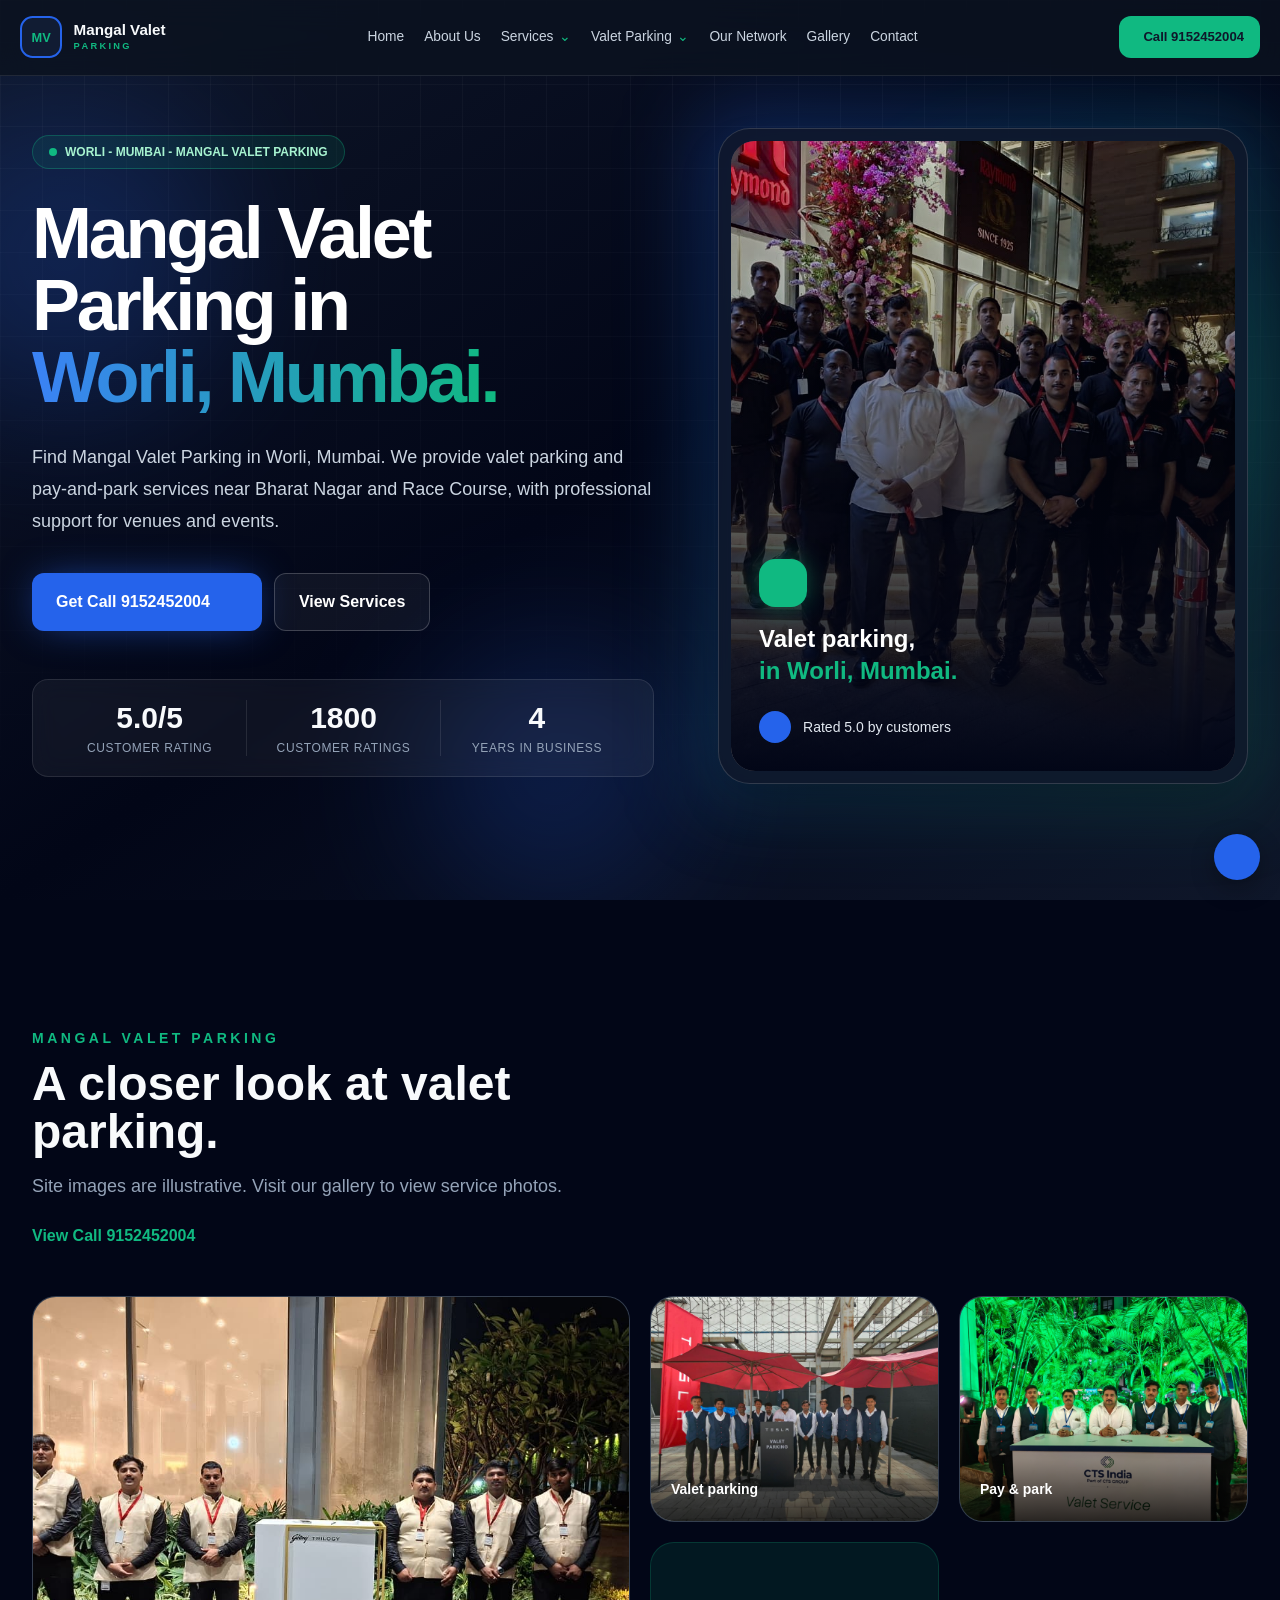
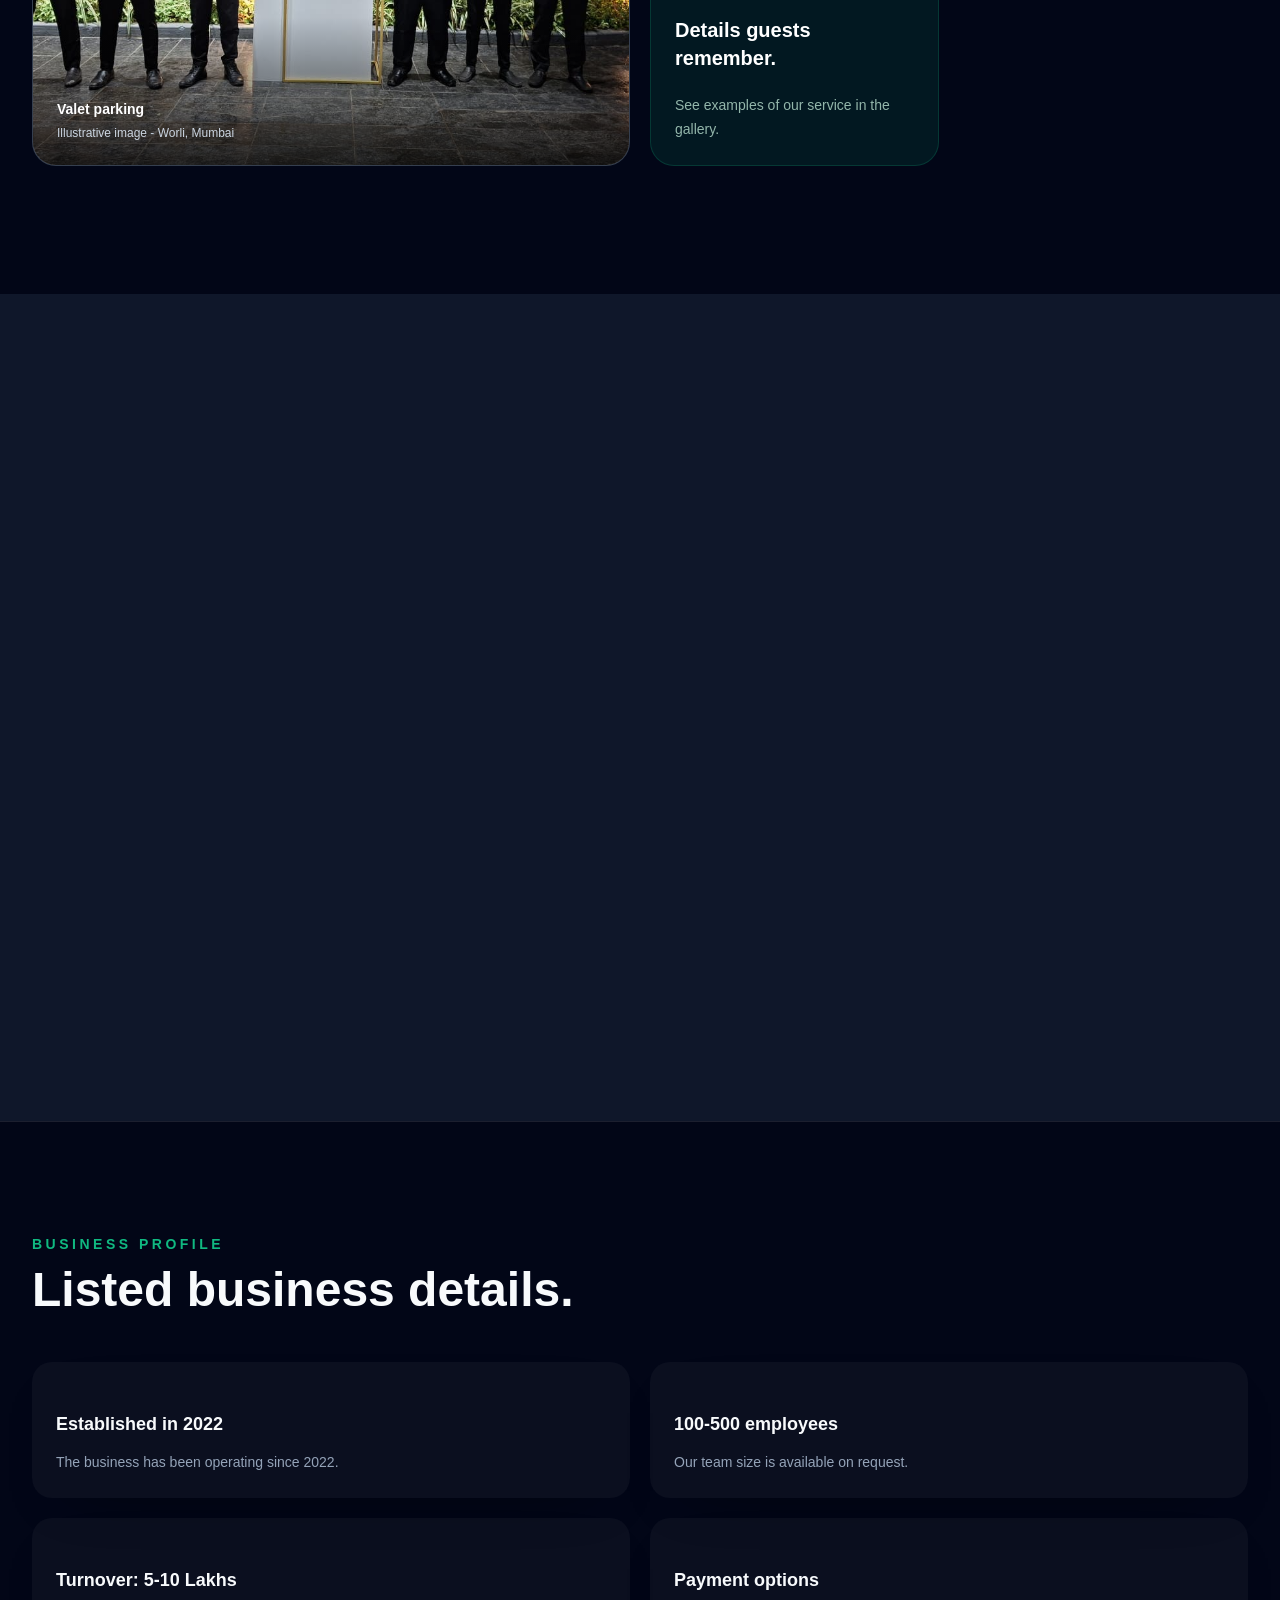
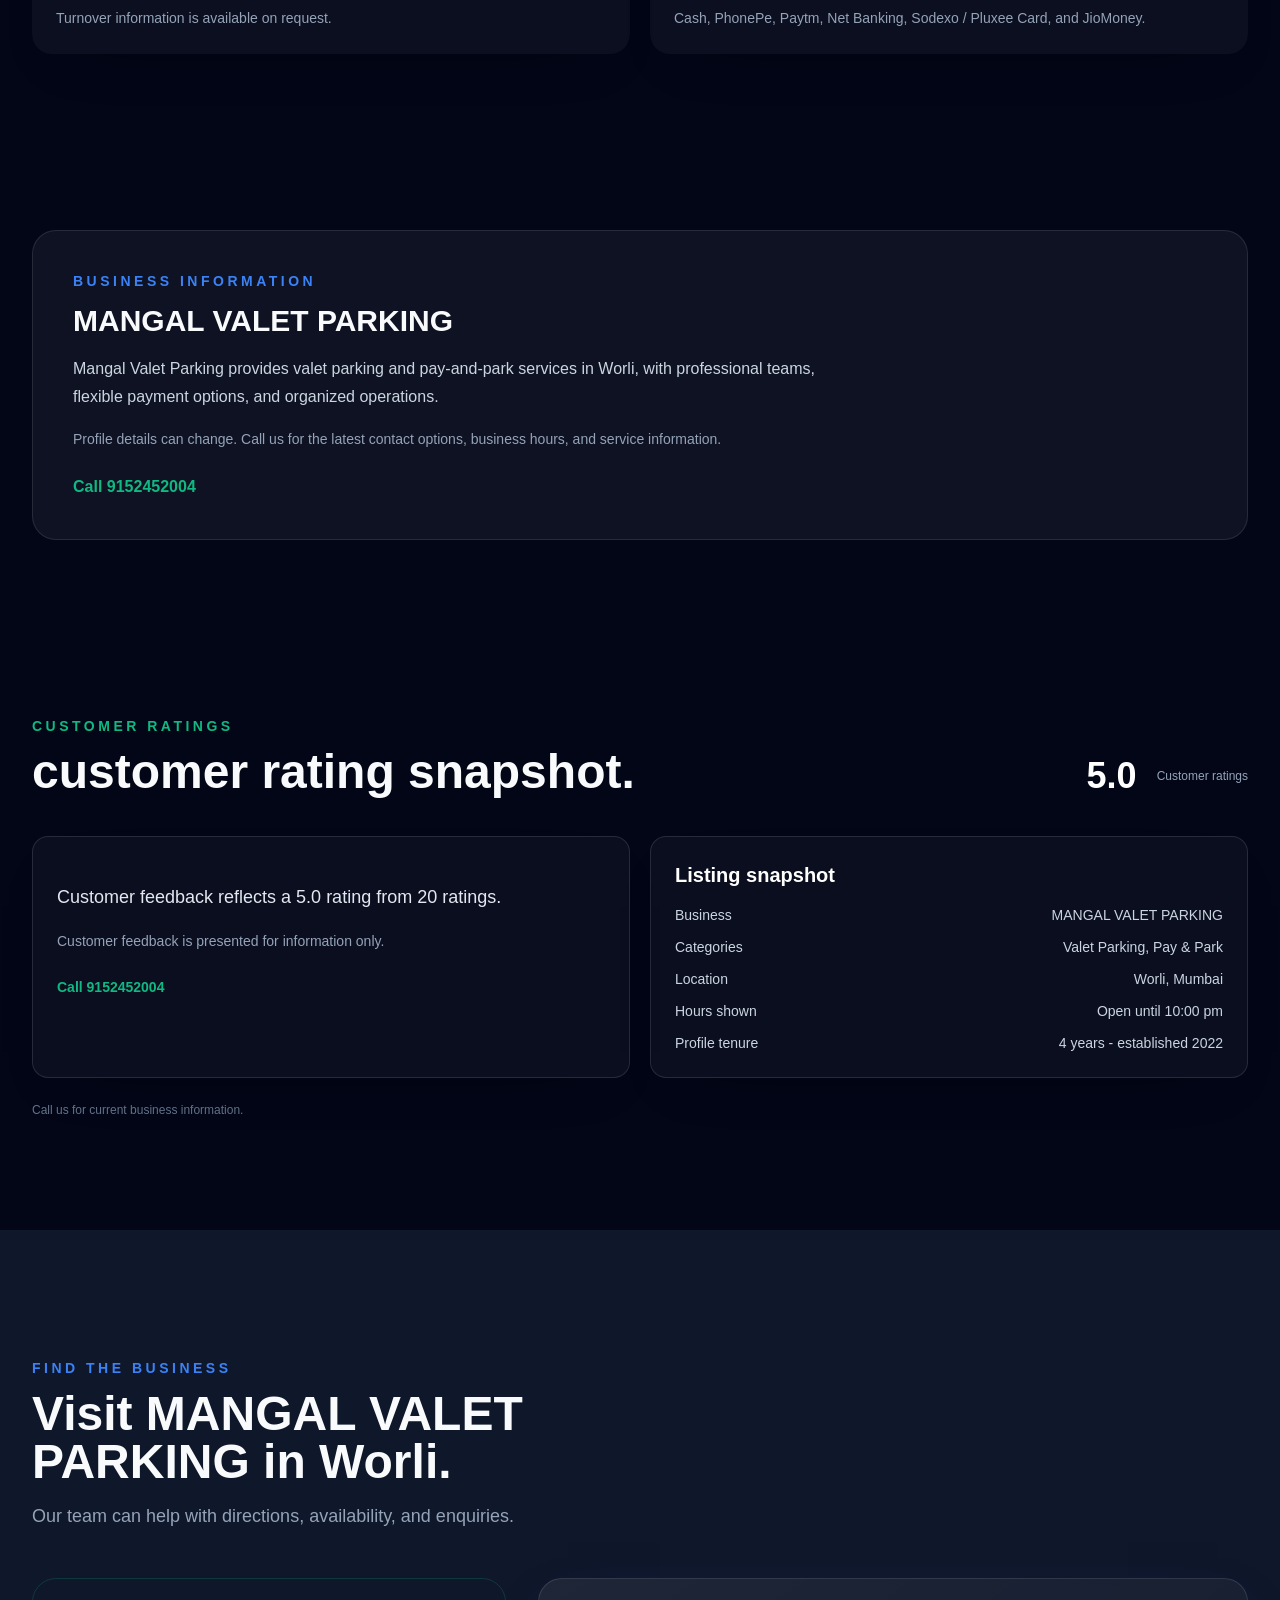
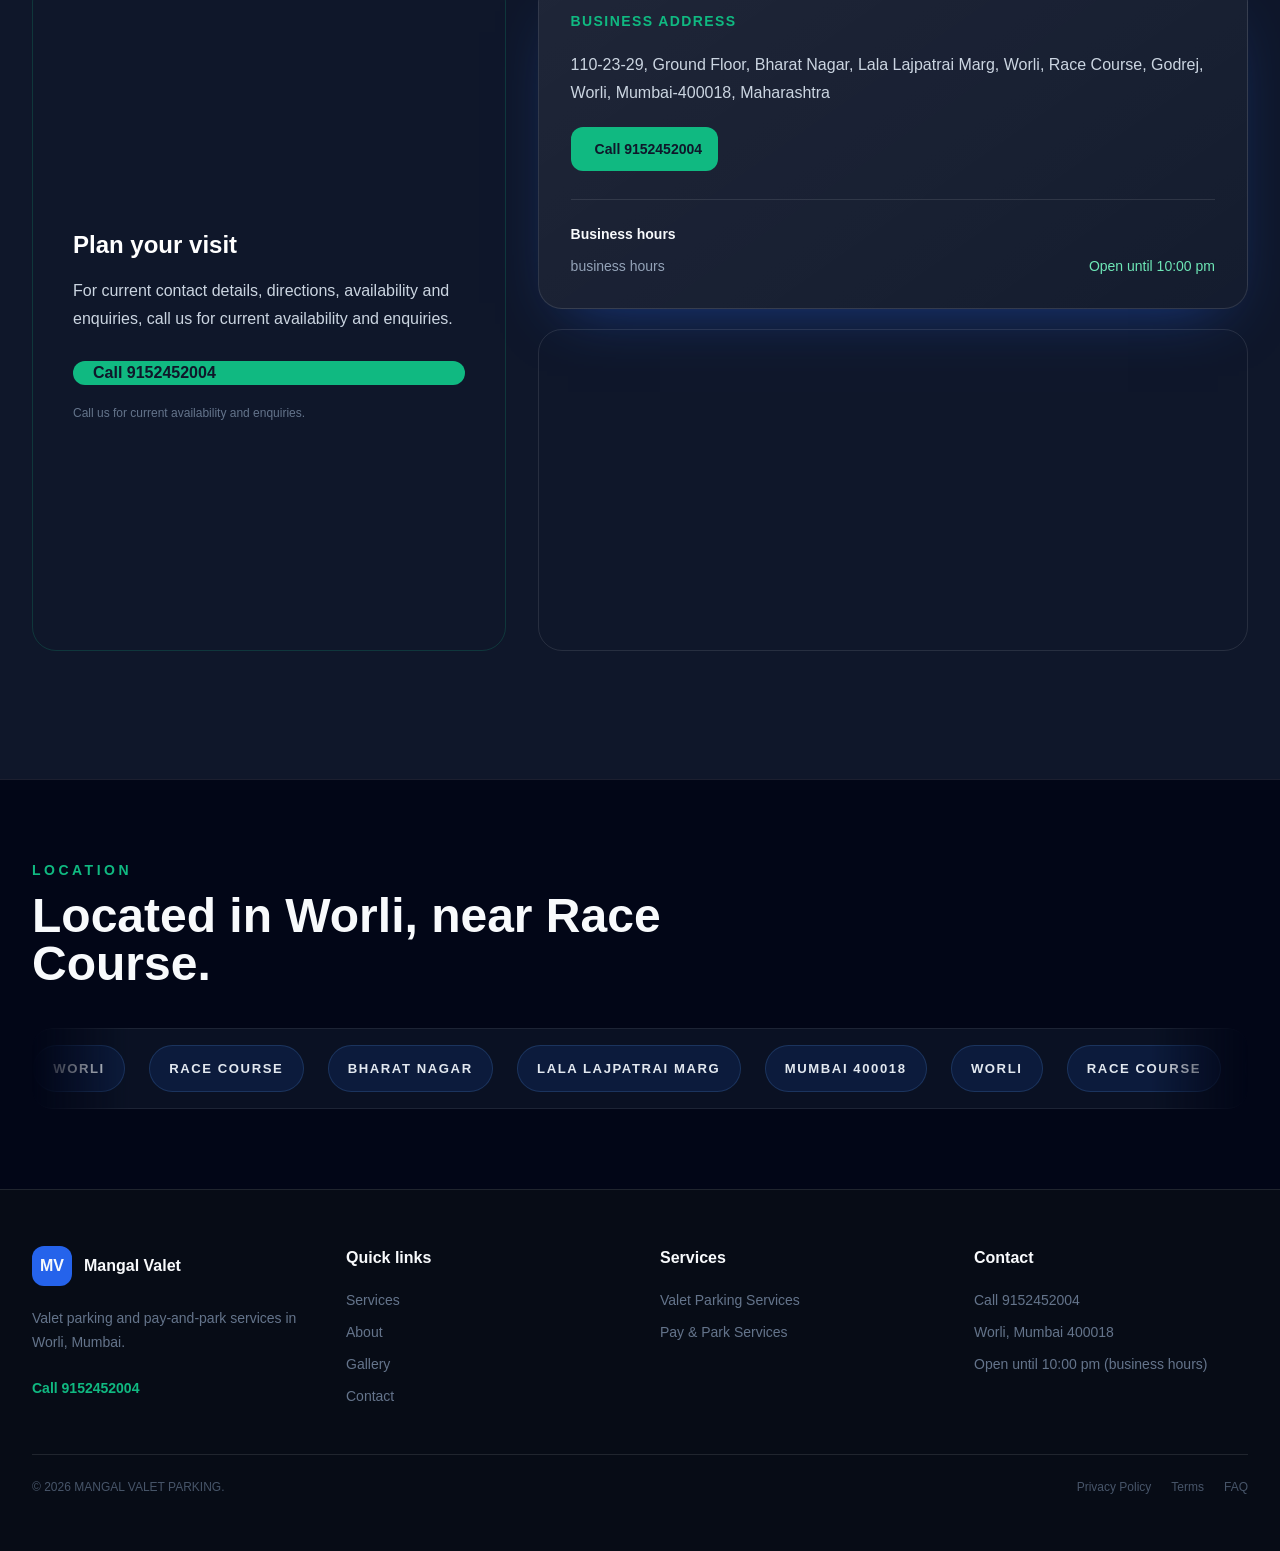
==== commit 6dcec0dd: "sdsd" ====
--- a/index.html
+++ b/index.html
@@ -1,4 +1,4 @@
-﻿<!doctype html>
+<!doctype html>
 <html lang="en-IN">
 
 
@@ -11,19 +11,19 @@
   <link rel="icon" type="image/svg+xml" href="images/mangal-valet-parking-logo.svg">
   <link rel="apple-touch-icon" href="images/mangal-valet-parking-logo.svg">
   <title>Mangal Valet Parking | Valet Parking Services in Worli, Mumbai</title>
-  <meta name="description" content="Find Mangal Valet Parking in Worli, Mumbai. View listed valet parking and pay-and-park services, address, accepted payments, hours and Justdial ratings.">
+  <meta name="description" content="Find Mangal Valet Parking in Worli, Mumbai. View listed valet parking and pay-and-park services, address, accepted payments, hours and customer ratings.">
   <meta name="keywords" content="Mangal Valet Parking, valet parking in Worli, valet parking Worli Mumbai, pay and park Worli, parking near Race Course Mumbai, Bharat Nagar Worli parking">
   <meta property="og:type" content="website">
   <meta property="og:locale" content="en_IN">
   <meta property="og:title" content="Mangal Valet Parking in Worli, Mumbai">
   <meta property="og:description" content="Explore Mangal Valet Parking's listed valet parking and pay-and-park services, business details and location in Worli, Mumbai.">
   <meta property="og:url" content="https://smartvaletparkingservices.com/">
-  <meta property="og:image" content="https://smartvaletparkingservices.com/images/hero-valet-banner.jpg">
+  <meta property="og:image" content="https://smartvaletparkingservices.com/images/hotel-valet.jpg">
   <meta property="og:image:alt" content="Illustrative valet parking scene">
   <meta name="twitter:card" content="summary_large_image">
   <meta name="twitter:title" content="Mangal Valet Parking in Worli, Mumbai">
   <meta name="twitter:description" content="Find listed valet parking and pay-and-park services, location and business details for Mangal Valet Parking in Worli.">
-  <meta name="twitter:image" content="https://smartvaletparkingservices.com/images/hero-valet-banner.jpg">
+  <meta name="twitter:image" content="https://smartvaletparkingservices.com/images/hotel-valet.jpg">
   <link rel="preconnect" href="https://cdnjs.cloudflare.com/">
   <link rel="stylesheet" href="tailwind.css">
   <link rel="stylesheet" href="../cdnjs.cloudflare.com/ajax/libs/font-awesome/6.5.1/css/all.min.css">
@@ -33,11 +33,11 @@
       "@context": "https://schema.org",
       "@type": "LocalBusiness",
       "name": "MANGAL VALET PARKING",
-      "description": "Mangal Valet Parking is listed on Justdial for valet parking services and pay-and-park services in Worli, Mumbai.",
+      "description": "Mangal Valet Parking provides valet parking and pay-and-park services in Worli, Mumbai.",
       "url": "https://smartvaletparkingservices.com/",
-      "image": "https://smartvaletparkingservices.com/images/hero-valet-banner.jpg",
+      "image": "https://smartvaletparkingservices.com/images/hotel-valet.jpg",
       "foundingDate": "2022",
-      "sameAs": "https://www.justdial.com/Mumbai/MANGAL-VALET-PARKING-Worli/022PXX22-XX22-260713163524-F9N9_BZDET?via=scode",
+      "telephone": "+91-9152452004",
       "knowsAbout": ["Valet parking services", "Pay-and-park services"],
       "hasMap": "https://www.google.com/maps/search/?api=1&query=110-23-29%2C%20Ground%20Floor%2C%20Bharat%20Nagar%2C%20Lala%20Lajpatrai%20Marg%2C%20Worli%2C%20Mumbai%20400018",
       "paymentAccepted": "Cash, PhonePe, Paytm, Net Banking, Sodexo / Pluxee Card, JioMoney",
@@ -71,15 +71,15 @@
         <div class="reveal-on-scroll">
           <div
             class="mb-7 inline-flex items-center gap-2 rounded-full border border-brand-emerald/30 bg-brand-emerald/10 px-4 py-2 text-xs font-semibold text-emerald-200">
-            <span class="pulse-dot h-2 w-2 rounded-full bg-brand-emerald"></span>WORLI Â· MUMBAI Â· JUSTDIAL LISTING</div>
+            <span class="pulse-dot h-2 w-2 rounded-full bg-brand-emerald"></span>WORLI - MUMBAI - MANGAL VALET PARKING</div>
           <h1
             class="font-display max-w-3xl text-4xl font-extrabold leading-[1.08] tracking-tight text-white sm:text-6xl lg:text-7xl">
             Mangal Valet Parking in <span
               class="bg-gradient-to-r from-brand-cobaltLight to-brand-emerald bg-clip-text text-transparent">Worli, Mumbai.</span></h1>
-          <p class="mt-7 max-w-2xl text-lg leading-8 text-slate-300">Find Mangal Valet Parking in Worli, Mumbai. The Justdial business profile lists valet parking and pay-and-park services near Bharat Nagar and Race Course, with address, hours and customer ratings.</p>
-          <div class="mt-9 flex flex-col gap-3 sm:flex-row"><a href="https://www.justdial.com/Mumbai/MANGAL-VALET-PARKING-Worli/022PXX22-XX22-260713163524-F9N9_BZDET?via=scode" target="_blank" rel="noopener"
+          <p class="mt-7 max-w-2xl text-lg leading-8 text-slate-300">Find Mangal Valet Parking in Worli, Mumbai. We provide valet parking and pay-and-park services near Bharat Nagar and Race Course, with professional support for venues and events.</p>
+          <div class="mt-9 flex flex-col gap-3 sm:flex-row"><a href="tel:9152452004" target="_blank" rel="noopener"
               class="inline-flex items-center justify-center gap-2 rounded-xl bg-brand-cobalt px-6 py-4 font-semibold text-white shadow-[0_0_40px_-10px_rgba(37,99,235,.75)] transition-all hover:-translate-y-1 hover:bg-brand-cobaltLight focus-visible:outline-none focus-visible:ring-2 focus-visible:ring-brand-cobalt"><span>Get
-                View Justdial Listing</span><i data-lucide="arrow-up-right" class="h-5 w-5"></i></a><a href="#services"
+                Call 9152452004</span><i data-lucide="arrow-up-right" class="h-5 w-5"></i></a><a href="#services"
               class="inline-flex items-center justify-center gap-2 rounded-xl border border-white/20 bg-white/5 px-6 py-4 font-semibold text-white transition-all hover:-translate-y-1 hover:bg-white/10 focus-visible:outline-none focus-visible:ring-2 focus-visible:ring-brand-cobalt">View
               Services</a></div>
           <div
@@ -87,12 +87,12 @@
             <div class="px-2 text-center">
               <div               class="stat-number font-display text-2xl font-bold sm:text-3xl" data-target="5.0" data-suffix="/5">5.0
               </div>
-              <div class="mt-1 text-[10px] uppercase tracking-wider text-slate-400 sm:text-xs">Justdial rating</div>
+              <div class="mt-1 text-[10px] uppercase tracking-wider text-slate-400 sm:text-xs">customer rating</div>
             </div>
             <div class="px-2 text-center">
-              <div class="stat-number font-display text-2xl font-bold sm:text-3xl" data-target="20" data-suffix="">20
-              </div>
-              <div class="mt-1 text-[10px] uppercase tracking-wider text-slate-400 sm:text-xs">Justdial ratings</div>
+              <div class="stat-number font-display text-2xl font-bold sm:text-3xl" data-target="1800" data-suffix="">1800
+              </div>
+              <div class="mt-1 text-[10px] uppercase tracking-wider text-slate-400 sm:text-xs">customer ratings</div>
             </div>
             <div class="px-2 text-center">
               <div class="stat-number font-display text-2xl font-bold sm:text-3xl" data-target="4" data-suffix="">4
@@ -105,8 +105,8 @@
           <div class="absolute -inset-5 rounded-[2rem] bg-gradient-to-br from-brand-cobalt/30 to-brand-emerald/20 blur-2xl"></div>
           <div class="relative overflow-hidden rounded-[2rem] border border-white/15 bg-slate-900/80 p-3 shadow-2xl backdrop-blur">
             <div class="relative flex aspect-[4/5] items-end overflow-hidden rounded-[1.5rem] bg-gradient-to-br from-slate-700 via-brand-slateLight to-slate-950">
-              <img src="images/hero-valet-banner.jpg"
-                   alt="Illustrative valet parking scene; view the Justdial profile for business photos"
+              <img src="images/hotel-valet.jpg"
+                   alt="Illustrative valet parking scene"
                    class="hero-visual-image hero-breathing absolute inset-0 h-full w-full object-cover">
               <div class="absolute inset-0 bg-gradient-to-t from-slate-950 via-slate-950/35 to-transparent"></div>
               <div class="absolute inset-0 bg-[radial-gradient(circle_at_top,_rgba(59,130,246,0.28),_transparent_45%)]"></div>
@@ -120,7 +120,7 @@
                 </p>
                 <div class="mt-6 flex items-center gap-3 text-sm text-slate-200 drop-shadow-[0_2px_8px_rgba(15,23,42,0.75)]">
                   <span class="flex h-8 w-8 items-center justify-center rounded-full bg-brand-cobalt"><i class="fa-solid fa-shield-halved text-xs"></i></span>
-                  Rated 5.0 on Justdial
+                  Rated 5.0 by customers
                 </div>
               </div>
             </div>
@@ -135,17 +135,17 @@
         <div class="reveal-on-scroll mb-12 max-w-2xl">
           <p class="mb-3 text-sm font-bold uppercase tracking-[.25em] text-brand-emerald">MANGAL VALET PARKING</p>
           <h2 class="font-display text-3xl font-bold sm:text-5xl">A closer look at valet parking.</h2>
-          <p class="mt-4 text-lg text-slate-400">Site images are illustrative. Visit the Justdial profile to view the business's listed photos.</p><a class='mt-6 inline-flex items-center gap-2 font-semibold text-brand-emerald transition hover:text-emerald-300' href='https://www.justdial.com/Mumbai/MANGAL-VALET-PARKING-Race-Course-Worli/022PXX22-XX22-260713163524-F9N9_BZDET/photos?ncatid=&amp;mncatname=' target='_blank' rel='noopener'>View
-            photos on Justdial <i data-lucide="arrow-up-right" class="h-4 w-4"></i></a>
+          <p class="mt-4 text-lg text-slate-400">Site images are illustrative. Visit our gallery to view service photos.</p><a class='mt-6 inline-flex items-center gap-2 font-semibold text-brand-emerald transition hover:text-emerald-300' href='tel:9152452004' target='_blank' rel='noopener'>View
+            Call 9152452004 <i data-lucide="arrow-up-right" class="h-4 w-4"></i></a>
         </div>
         <div class="grid gap-5 sm:grid-cols-2 lg:grid-cols-4">
           <figure
             class="gallery-tile reveal-on-scroll group relative overflow-hidden rounded-3xl border border-white/10 bg-brand-slateLight sm:col-span-2 sm:row-span-2">
-            <img src="images/hotel-valet.jpg" alt="Illustrative valet parking scene"
+            <img src="images/luxury-valet.jpg" alt="Illustrative valet parking scene"
               class="h-full min-h-[360px] w-full object-cover transition duration-700 group-hover:scale-105">
             <figcaption class="absolute inset-x-0 bottom-0 bg-gradient-to-t from-black/80 to-transparent p-6 pt-20">
               <span class="text-sm font-semibold text-white">Valet parking</span>
-              <p class="mt-1 text-xs text-slate-300">Illustrative image Â· Worli, Mumbai</p>
+              <p class="mt-1 text-xs text-slate-300">Illustrative image - Worli, Mumbai</p>
             </figcaption>
           </figure>
           <figure
@@ -158,7 +158,7 @@
           </figure>
           <figure
             class="gallery-tile reveal-on-scroll group relative overflow-hidden rounded-3xl border border-white/10 bg-brand-slateLight">
-            <img src="images/luxury-valet.jpg"
+            <img src="images/hero-valet-banner.jpg"
               alt="Illustrative parking service scene"
               class="h-56 w-full object-cover transition duration-700 group-hover:scale-105">
             <figcaption class="absolute inset-x-0 bottom-0 bg-gradient-to-t from-black/80 to-transparent p-5 pt-16">
@@ -168,7 +168,7 @@
             class="reveal-on-scroll flex min-h-56 flex-col justify-between rounded-3xl border border-brand-emerald/20 bg-brand-emerald/10 p-6">
             <i data-lucide="sparkles" class="h-7 w-7 text-brand-emerald"></i>
             <p class="font-display text-xl font-bold text-white">Details guests remember.</p>
-            <p class="text-sm leading-6 text-emerald-100/70">See the listing's business photos on Justdial.</p>
+            <p class="text-sm leading-6 text-emerald-100/70">See examples of our service in the gallery.</p>
           </div>
         </div>
       </div>
@@ -179,7 +179,7 @@
       <div class="mx-auto max-w-7xl">
         <div class="reveal-on-scroll mb-12 flex flex-col justify-between gap-5 md:flex-row md:items-end">
           <div>
-            <p class="mb-3 text-sm font-bold uppercase tracking-[.25em] text-brand-cobaltLight">Services listed on Justdial</p>
+            <p class="mb-3 text-sm font-bold uppercase tracking-[.25em] text-brand-cobaltLight">Our services</p>
               <h2 class="font-display text-3xl font-bold sm:text-5xl">Valet parking in Worli.</h2>
             </div>
             <p class="max-w-md text-slate-400">MANGAL VALET PARKING is listed for valet parking services and pay-and-park services in Worli, Mumbai.</p>
@@ -196,7 +196,7 @@
               <div class="mt-5 flex flex-1 flex-col">
                 <h3 class="font-display text-2xl font-bold leading-tight text-white">Valet Parking Services</h3>
                 <p class="mt-3 text-sm leading-6 text-slate-300">Valet parking service listed for MANGAL VALET PARKING in Worli, Mumbai.</p>
-                <a class='service-book-btn mt-auto inline-flex w-full items-center justify-center rounded-xl bg-brand-cobalt px-4 py-3 text-sm font-semibold text-white shadow-[0_18px_35px_-18px_rgba(37,99,235,.9)]' href='https://www.justdial.com/Mumbai/MANGAL-VALET-PARKING-Worli/022PXX22-XX22-260713163524-F9N9_BZDET?via=scode' target='_blank' rel='noopener'>View on Justdial</a>
+                <a class='service-book-btn mt-auto inline-flex w-full items-center justify-center rounded-xl bg-brand-cobalt px-4 py-3 text-sm font-semibold text-white shadow-[0_18px_35px_-18px_rgba(37,99,235,.9)]' href='tel:9152452004' target='_blank' rel='noopener'>Call 9152452004</a>
               </div>
             </div>
           </article>
@@ -212,7 +212,7 @@
               <div class="mt-5 flex flex-1 flex-col">
                 <h3 class="font-display text-2xl font-bold leading-tight text-white">Pay &amp; Park Services</h3>
                 <p class="mt-3 text-sm leading-6 text-slate-300">Pay-and-park services are also listed for this Worli business.</p>
-                <a class='service-book-btn mt-auto inline-flex w-full items-center justify-center rounded-xl bg-brand-emerald px-4 py-3 text-sm font-semibold text-brand-slate shadow-[0_18px_35px_-18px_rgba(16,185,129,.9)]' href='https://www.justdial.com/Mumbai/MANGAL-VALET-PARKING-Worli/022PXX22-XX22-260713163524-F9N9_BZDET?via=scode' target='_blank' rel='noopener'>View on Justdial</a>
+                <a class='service-book-btn mt-auto inline-flex w-full items-center justify-center rounded-xl bg-brand-emerald px-4 py-3 text-sm font-semibold text-brand-slate shadow-[0_18px_35px_-18px_rgba(16,185,129,.9)]' href='tel:9152452004' target='_blank' rel='noopener'>Call 9152452004</a>
               </div>
             </div>
           </article>
@@ -231,17 +231,17 @@
           <div class="reveal-on-scroll border-l-2 border-brand-emerald bg-white/[.03] p-6"><i data-lucide="calendar-days"
             class="h-7 w-7 text-brand-emerald"></i>
           <h3 class="mt-6 font-display text-lg font-bold">Established in 2022</h3>
-          <p class="mt-3 text-sm leading-6 text-slate-400">The Justdial profile shows four years in business.</p>
+          <p class="mt-3 text-sm leading-6 text-slate-400">The business has been operating since 2022.</p>
           </div>
           <div class="reveal-on-scroll border-l-2 border-brand-emerald bg-white/[.03] p-6"><i data-lucide="car-front"
             class="h-7 w-7 text-brand-emerald"></i>
-          <h3 class="mt-6 font-display text-lg font-bold">100â€“500 employees</h3>
-          <p class="mt-3 text-sm leading-6 text-slate-400">Employee range shown on the business profile.</p>
+          <h3 class="mt-6 font-display text-lg font-bold">100-500 employees</h3>
+          <p class="mt-3 text-sm leading-6 text-slate-400">Our team size is available on request.</p>
           </div>
           <div class="reveal-on-scroll border-l-2 border-brand-emerald bg-white/[.03] p-6"><i data-lucide="clock-3"
             class="h-7 w-7 text-brand-emerald"></i>
-          <h3 class="mt-6 font-display text-lg font-bold">Turnover: 5â€“10 Lakhs</h3>
-          <p class="mt-3 text-sm leading-6 text-slate-400">Turnover range shown on the business profile.</p>
+          <h3 class="mt-6 font-display text-lg font-bold">Turnover: 5-10 Lakhs</h3>
+          <p class="mt-3 text-sm leading-6 text-slate-400">Turnover information is available on request.</p>
           </div>
           <div class="reveal-on-scroll border-l-2 border-brand-emerald bg-white/[.03] p-6"><i data-lucide="wallet-cards"
             class="h-7 w-7 text-brand-emerald"></i>
@@ -260,34 +260,34 @@
           <div class="max-w-3xl">
           <p class="text-sm font-bold uppercase tracking-[.25em] text-brand-cobaltLight">Business information</p>
           <h2 class="mt-3 font-display text-2xl font-bold sm:text-3xl">MANGAL VALET PARKING</h2>
-          <p class="mt-4 leading-7 text-slate-300">Listed on Justdial for valet parking and pay-and-park services in Worli. The profile shows the business address, payment methods, operating information and customer ratings.</p>
-          <p class="mt-4 text-sm leading-6 text-slate-400">Profile details can change. Check Justdial for the latest contact options, business hours, and listing information.</p>
-          <a class="mt-6 inline-flex items-center gap-2 font-semibold text-brand-emerald transition hover:text-emerald-300" href="https://www.justdial.com/Mumbai/MANGAL-VALET-PARKING-Worli/022PXX22-XX22-260713163524-F9N9_BZDET?via=scode" target="_blank" rel="noopener">Open Justdial business profile <i data-lucide="arrow-up-right" class="h-4 w-4"></i></a>
-          </div>
-        </div>
-      </div>
-    </section>
-
-    <!-- ============ JUSTDIAL REVIEWS SECTION ============ -->
+          <p class="mt-4 leading-7 text-slate-300">Mangal Valet Parking provides valet parking and pay-and-park services in Worli, with professional teams, flexible payment options, and organized operations.</p>
+          <p class="mt-4 text-sm leading-6 text-slate-400">Profile details can change. Call us for the latest contact options, business hours, and service information.</p>
+          <a class="mt-6 inline-flex items-center gap-2 font-semibold text-brand-emerald transition hover:text-emerald-300" href="tel:9152452004" target="_blank" rel="noopener">Call 9152452004 <i data-lucide="arrow-up-right" class="h-4 w-4"></i></a>
+          </div>
+        </div>
+      </div>
+    </section>
+
+    <!-- ============ CUSTOMER REVIEWS SECTION ============ -->
     <section id="reviews" class="bg-slate-950 px-5 py-24 lg:px-8 lg:py-28">
       <div class="mx-auto max-w-7xl">
         <div class="reveal-on-scroll mb-10 flex flex-col justify-between gap-5 md:flex-row md:items-end">
           <div>
-            <p class="mb-3 text-sm font-bold uppercase tracking-[.25em] text-brand-emerald">Justdial ratings</p>
-            <h2 class="font-display text-3xl font-bold sm:text-5xl">Justdial rating snapshot.</h2>
+            <p class="mb-3 text-sm font-bold uppercase tracking-[.25em] text-brand-emerald">customer ratings</p>
+            <h2 class="font-display text-3xl font-bold sm:text-5xl">customer rating snapshot.</h2>
           </div>
           <div class="flex items-center gap-3"><span class="font-display text-4xl font-bold text-white">5.0</span><span
               class="text-amber-300"><i class="fa-solid fa-star"></i><i class="fa-solid fa-star"></i><i
                 class="fa-solid fa-star"></i><i class="fa-solid fa-star"></i><i class="fa-solid fa-star"></i><small
-                class="ml-2 block text-xs text-slate-400">20 ratings on Justdial</small></span></div>
+                class="ml-2 block text-xs text-slate-400">Customer ratings</small></span></div>
         </div>
 
         <div class="grid gap-5 md:grid-cols-2">
           <div class="reveal-on-scroll rounded-2xl border border-white/10 bg-[#0b1527] p-6 shadow-[0_18px_40px_-28px_rgba(148,163,184,0.8)]">
             <div class="mb-5 text-amber-300 text-xl"><i class="fa-solid fa-star"></i><i class="fa-solid fa-star"></i><i class="fa-solid fa-star"></i><i class="fa-solid fa-star"></i><i class="fa-solid fa-star"></i></div>
-            <p class="text-lg leading-8 text-slate-200">The Justdial profile displays a 5.0 rating from 20 ratings.</p>
-            <p class="mt-4 text-sm leading-6 text-slate-400">Ratings shown here are from the business listing, not independently collected reviews on this website.</p>
-            <a class="mt-6 inline-flex items-center gap-2 text-sm font-semibold text-brand-emerald hover:text-emerald-300" href="https://www.justdial.com/Mumbai/MANGAL-VALET-PARKING-Race-Course-Worli/022PXX22-XX22-260713163524-F9N9_BZDET/reviews" target="_blank" rel="noopener">Read ratings on Justdial <i data-lucide="arrow-up-right" class="h-4 w-4"></i></a>
+            <p class="text-lg leading-8 text-slate-200">Customer feedback reflects a 5.0 rating from 20 ratings.</p>
+            <p class="mt-4 text-sm leading-6 text-slate-400">Customer feedback is presented for information only.</p>
+            <a class="mt-6 inline-flex items-center gap-2 text-sm font-semibold text-brand-emerald hover:text-emerald-300" href="tel:9152452004" target="_blank" rel="noopener">Call 9152452004 <i data-lucide="arrow-up-right" class="h-4 w-4"></i></a>
           </div>
           <div class="reveal-on-scroll rounded-2xl border border-white/10 bg-[#0b1527] p-6">
             <h3 class="font-display text-xl font-bold text-white">Listing snapshot</h3>
@@ -296,12 +296,12 @@
               <li class="flex justify-between gap-4"><span>Categories</span><span class="text-right">Valet Parking, Pay &amp; Park</span></li>
               <li class="flex justify-between gap-4"><span>Location</span><span class="text-right">Worli, Mumbai</span></li>
               <li class="flex justify-between gap-4"><span>Hours shown</span><span class="text-right">Open until 10:00 pm</span></li>
-              <li class="flex justify-between gap-4"><span>Profile tenure</span><span class="text-right">4 years Â· established 2022</span></li>
+              <li class="flex justify-between gap-4"><span>Profile tenure</span><span class="text-right">4 years - established 2022</span></li>
             </ul>
           </div>
         </div>
 
-        <p class="mt-6 text-xs text-slate-500">Rating and profile details are shown as listed on Justdial. Visit the profile for current information.</p>
+        <p class="mt-6 text-xs text-slate-500">Call us for current business information.</p>
       </div>
     </section>
 
@@ -312,24 +312,24 @@
           <p class="mb-3 text-sm font-bold uppercase tracking-[.25em] text-brand-cobaltLight">Find the business
           </p>
           <h2 class="font-display text-3xl font-bold sm:text-5xl">Visit MANGAL VALET PARKING in Worli.</h2>
-          <p class="mt-4 text-lg text-slate-400">The business listing shows opening until 10:00 pm. Use Justdial for current contact details, directions, and enquiries.</p>
+          <p class="mt-4 text-lg text-slate-400">Our team can help with directions, availability, and enquiries.</p>
         </div>
         <div class="grid gap-8 lg:grid-cols-[1.05fr_.95fr]">
           <div class="reveal-on-scroll flex flex-col justify-center rounded-3xl border border-brand-emerald/20 bg-gradient-to-br from-brand-emerald/10 via-white/[.03] to-brand-cobalt/10 p-6 sm:p-10">
             <span class="mb-5 flex h-14 w-14 items-center justify-center rounded-2xl bg-brand-emerald/15 text-brand-emerald"><i class="fa-solid fa-location-dot text-xl"></i></span>
             <h3 class="font-display text-2xl font-bold text-white">Plan your visit</h3>
-            <p class="mt-4 max-w-lg leading-7 text-slate-300">For current contact details, directions, availability and enquiries, open the Mangal Valet Parking listing on Justdial.</p>
-            <a class="mt-7 inline-flex w-fit items-center gap-2 rounded-xl bg-brand-emerald px-5 py-3.5 font-semibold text-brand-slate transition hover:bg-emerald-300 focus-visible:outline-none focus-visible:ring-2 focus-visible:ring-brand-emerald" href="https://www.justdial.com/Mumbai/MANGAL-VALET-PARKING-Worli/022PXX22-XX22-260713163524-F9N9_BZDET?via=scode" target="_blank" rel="noopener">Open Justdial Listing <i class="fa-solid fa-arrow-up-right-from-square"></i></a>
-            <p class="mt-5 text-xs leading-5 text-slate-500">Visit the listing for verified phone and email details.</p>
+            <p class="mt-4 max-w-lg leading-7 text-slate-300">For current contact details, directions, availability and enquiries, call us for current availability and enquiries.</p>
+            <a class="mt-7 inline-flex w-fit items-center gap-2 rounded-xl bg-brand-emerald px-5 py-3.5 font-semibold text-brand-slate transition hover:bg-emerald-300 focus-visible:outline-none focus-visible:ring-2 focus-visible:ring-brand-emerald" href="tel:9152452004" target="_blank" rel="noopener">Call 9152452004 <i class="fa-solid fa-arrow-up-right-from-square"></i></a>
+            <p class="mt-5 text-xs leading-5 text-slate-500">Call us for current availability and enquiries.</p>
           </div>
           <div class="reveal-on-scroll space-y-5">
             <div class="rounded-3xl border border-white/10 bg-white/5 p-6 sm:p-8">
               <p class="text-sm font-semibold uppercase tracking-widest text-brand-emerald">Business address</p>
-              <p class="mt-5 leading-7 text-slate-300">110-23-29, Ground Floor, Bharat Nagar, Lala Lajpatrai Marg, Worli, Race Course, Godrej, Worli, Mumbaiâ€“400018, Maharashtra</p>
-              <a class="mt-5 inline-flex items-center gap-2 rounded-xl bg-brand-emerald px-4 py-3 text-sm font-semibold text-brand-slate transition hover:bg-emerald-300" href="https://www.justdial.com/Mumbai/MANGAL-VALET-PARKING-Worli/022PXX22-XX22-260713163524-F9N9_BZDET?via=scode" target="_blank" rel="noopener"><i class="fa-solid fa-address-card"></i>Contact on Justdial</a>
+              <p class="mt-5 leading-7 text-slate-300">110-23-29, Ground Floor, Bharat Nagar, Lala Lajpatrai Marg, Worli, Race Course, Godrej, Worli, Mumbai-400018, Maharashtra</p>
+              <a class="mt-5 inline-flex items-center gap-2 rounded-xl bg-brand-emerald px-4 py-3 text-sm font-semibold text-brand-slate transition hover:bg-emerald-300" href="tel:9152452004" target="_blank" rel="noopener"><i class="fa-solid fa-address-card"></i>Call 9152452004</a>
               <div class="mt-7 border-t border-white/10 pt-6">
                 <p class="mb-3 text-sm font-semibold">Business hours</p>
-                <div class="flex justify-between text-sm text-slate-400"><span>Justdial listing</span><span
+                <div class="flex justify-between text-sm text-slate-400"><span>business hours</span><span
                     class="text-emerald-300">Open until 10:00 pm</span></div>
               </div>
             </div>
@@ -369,7 +369,7 @@
             class="font-display font-bold">Mangal Valet</span></a>
         <p class="mt-5 max-w-xs text-sm leading-6 text-slate-500">Valet parking and pay-and-park services in Worli, Mumbai.
         </p>
-        <a class="mt-6 inline-flex items-center gap-2 text-sm font-semibold text-brand-emerald transition hover:text-emerald-300" href="https://www.justdial.com/Mumbai/MANGAL-VALET-PARKING-Worli/022PXX22-XX22-260713163524-F9N9_BZDET?via=scode" target="_blank" rel="noopener">View business listing <i class="fa-solid fa-arrow-up-right-from-square text-xs"></i></a>
+        <a class="mt-6 inline-flex items-center gap-2 text-sm font-semibold text-brand-emerald transition hover:text-emerald-300" href="tel:9152452004" target="_blank" rel="noopener">Call 9152452004 <i class="fa-solid fa-arrow-up-right-from-square text-xs"></i></a>
       </div>
       <div>
         <h3 class="font-semibold">Quick links</h3>
@@ -385,9 +385,9 @@
       <div>
         <h3 class="font-semibold">Contact</h3>
         <div class="mt-5 space-y-3 text-sm text-slate-500"><a class="block transition hover:text-white"
-            href="https://www.justdial.com/Mumbai/MANGAL-VALET-PARKING-Worli/022PXX22-XX22-260713163524-F9N9_BZDET?via=scode" target="_blank" rel="noopener">View Justdial profile</a>
+            href="tel:9152452004" target="_blank" rel="noopener">Call 9152452004</a>
           <p>Worli, Mumbai 400018</p>
-          <p>Open until 10:00 pm (Justdial listing)</p>
+          <p>Open until 10:00 pm (business hours)</p>
         </div>
       </div>
     </div>
--- a/styles.css
+++ b/styles.css
@@ -470,6 +470,9 @@
 .nav-whatsapp { background: #10b981; color: #0f172a; }
 .nav-listing { display: inline-flex; align-items: center; justify-content: center; gap: .5rem; padding: .7rem 1rem; border-radius: .75rem; background: #10b981; color: #0f172a; font-size: .82rem; font-weight: 700; text-decoration: none; transition: background .2s ease; }
 .nav-listing:hover { background: #6ee7b7; }
+.phone-actions { display: inline-flex; flex-wrap: wrap; gap: .5rem; margin-left: .75rem; vertical-align: middle; }
+.phone-actions a { display: inline-flex; align-items: center; border-radius: .75rem; background: #10b981; color: #07111f; padding: .45rem .7rem; font-size: .75rem; font-weight: 700; text-decoration: none; }
+.phone-actions a:hover { background: #6ee7b7; }
 .menu-button { display: none; min-width: 2.75rem; min-height: 2.75rem; border: 1px solid rgba(255,255,255,.14); border-radius: .7rem; background: rgba(255,255,255,.05); color: #fff; font-size: 1.3rem; cursor: pointer; }
 .menu-button:focus-visible { outline: 2px solid #10b981; outline-offset: 2px; }
 .mobile-nav { display: grid; gap: .2rem; padding: .65rem 1.25rem 1.25rem; }
